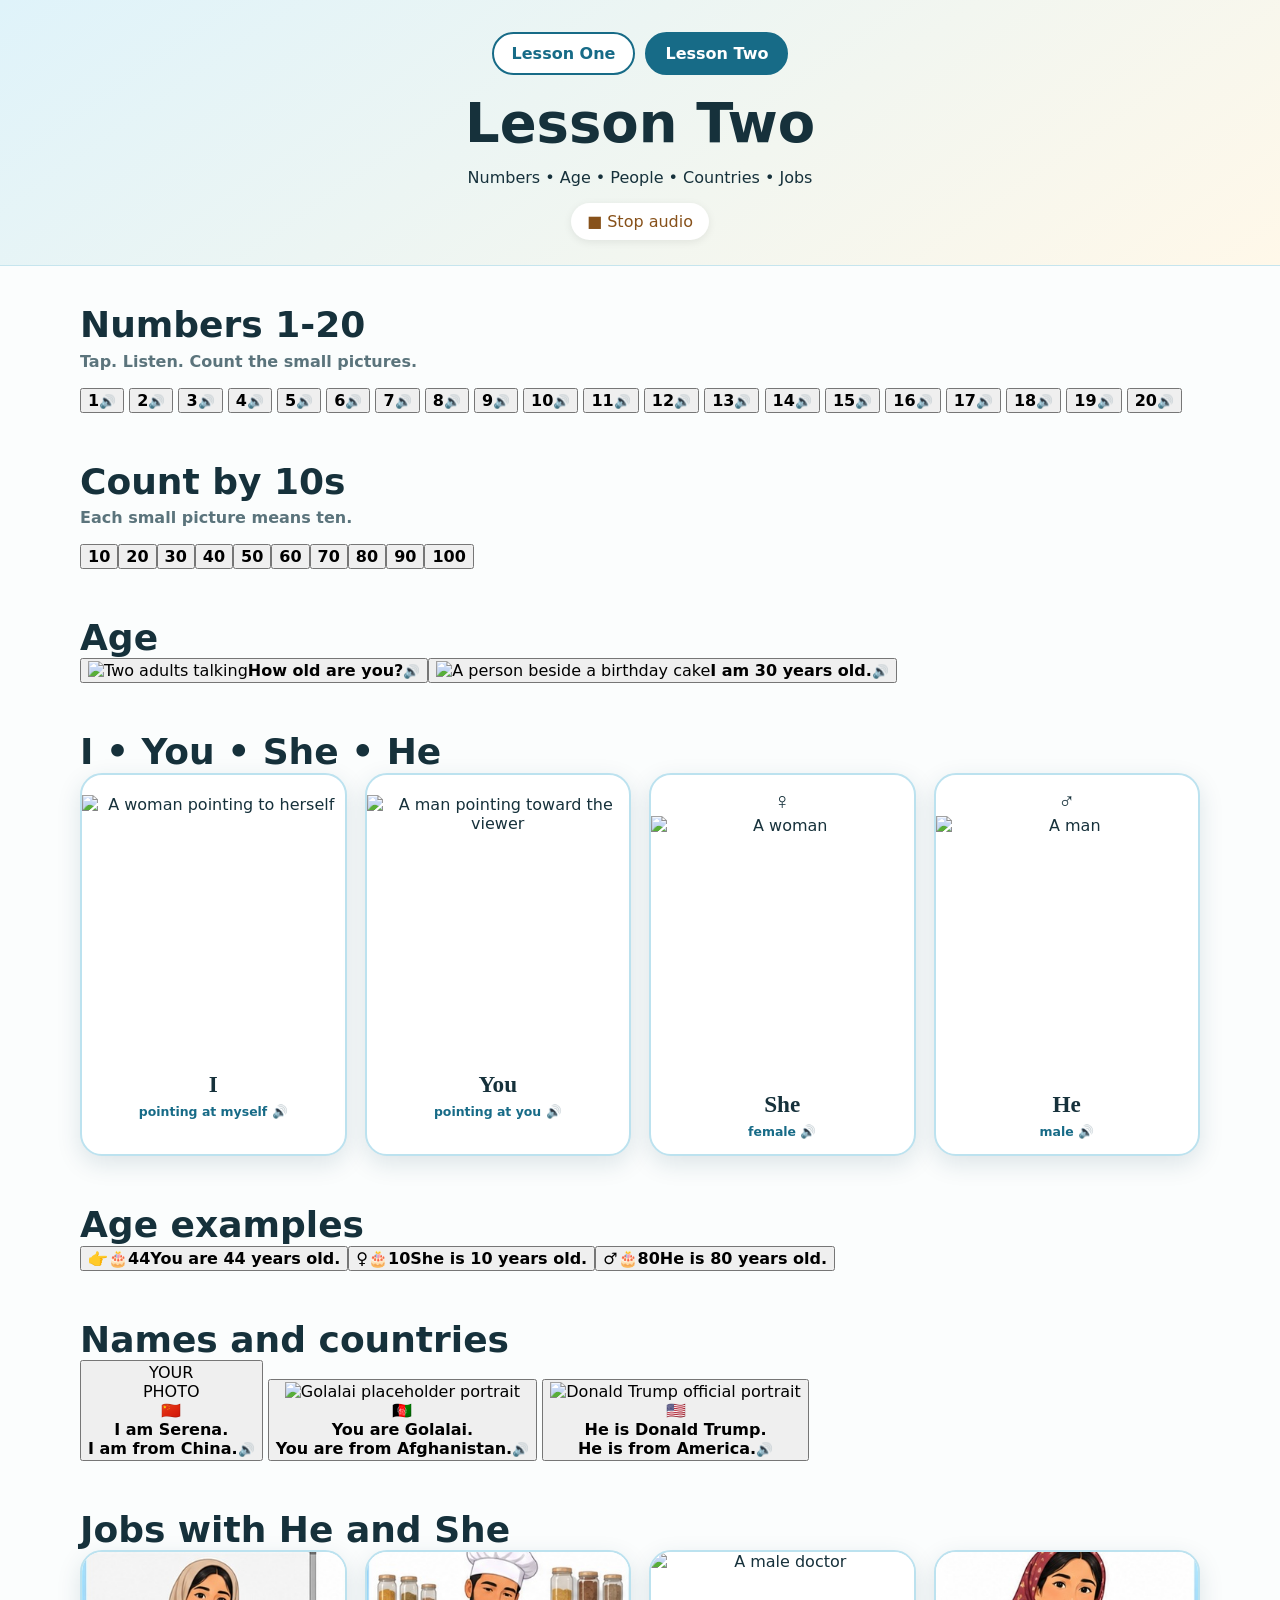
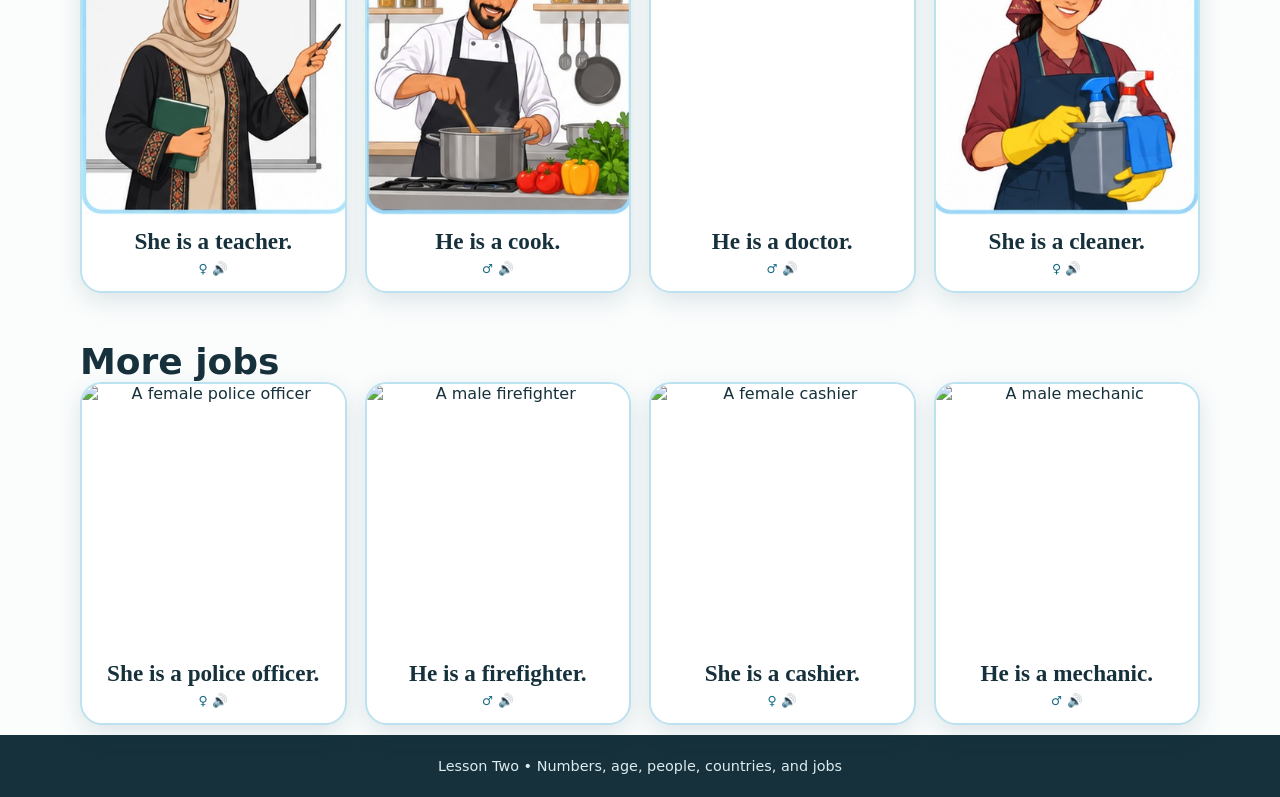
==== lesson2.html @ 8008adb6 "Add files via upload" ====
<!doctype html>
<html lang="en">
<head>
  <meta charset="utf-8">
  <meta name="viewport" content="width=device-width, initial-scale=1">
  <meta name="theme-color" content="#176b87">
  <title>Lesson Two - Numbers, Age, Pronouns, and Jobs</title>
  <link rel="stylesheet" href="styles.css">
</head>
<body>
  <header class="hero">
    <nav class="lesson-nav" aria-label="Lesson navigation">
      <a class="lesson-link" href="index.html">Lesson One</a>
      <a class="lesson-link active" href="lesson2.html">Lesson Two</a>
    </nav>
    <h1>Lesson Two</h1>
    <p class="lesson-subtitle">Numbers • Age • People • Countries • Jobs</p>
    <button id="stop-audio" class="stop" type="button">■ Stop audio</button>
  </header>
  <main>
    <section aria-labelledby="numbers-title">
      <h2 id="numbers-title">Numbers 1-20</h2><p class="hint">Tap. Listen. Count the small pictures.</p>
      <div class="compact-number-grid">
        <button class="compact-number" data-phrase="One" data-audio="audio/one.mp3"><b>1</b><span class="mini-count" data-count="1"></span><small>🔊</small></button>
        <button class="compact-number" data-phrase="Two" data-audio="audio/two.mp3"><b>2</b><span class="mini-count" data-count="2"></span><small>🔊</small></button>
        <button class="compact-number" data-phrase="Three" data-audio="audio/three.mp3"><b>3</b><span class="mini-count" data-count="3"></span><small>🔊</small></button>
        <button class="compact-number" data-phrase="Four" data-audio="audio/four.mp3"><b>4</b><span class="mini-count" data-count="4"></span><small>🔊</small></button>
        <button class="compact-number" data-phrase="Five" data-audio="audio/five.mp3"><b>5</b><span class="mini-count" data-count="5"></span><small>🔊</small></button>
        <button class="compact-number" data-phrase="Six" data-audio="audio/six.mp3"><b>6</b><span class="mini-count" data-count="6"></span><small>🔊</small></button>
        <button class="compact-number" data-phrase="Seven" data-audio="audio/seven.mp3"><b>7</b><span class="mini-count" data-count="7"></span><small>🔊</small></button>
        <button class="compact-number" data-phrase="Eight" data-audio="audio/eight.mp3"><b>8</b><span class="mini-count" data-count="8"></span><small>🔊</small></button>
        <button class="compact-number" data-phrase="Nine" data-audio="audio/nine.mp3"><b>9</b><span class="mini-count" data-count="9"></span><small>🔊</small></button>
        <button class="compact-number" data-phrase="Ten" data-audio="audio/ten.mp3"><b>10</b><span class="mini-count" data-count="10"></span><small>🔊</small></button>
        <button class="compact-number" data-phrase="Eleven" data-audio="audio/eleven.mp3"><b>11</b><span class="mini-count" data-count="11"></span><small>🔊</small></button>
        <button class="compact-number" data-phrase="Twelve" data-audio="audio/twelve.mp3"><b>12</b><span class="mini-count" data-count="12"></span><small>🔊</small></button>
        <button class="compact-number" data-phrase="Thirteen" data-audio="audio/thirteen.mp3"><b>13</b><span class="mini-count" data-count="13"></span><small>🔊</small></button>
        <button class="compact-number" data-phrase="Fourteen" data-audio="audio/fourteen.mp3"><b>14</b><span class="mini-count" data-count="14"></span><small>🔊</small></button>
        <button class="compact-number" data-phrase="Fifteen" data-audio="audio/fifteen.mp3"><b>15</b><span class="mini-count" data-count="15"></span><small>🔊</small></button>
        <button class="compact-number" data-phrase="Sixteen" data-audio="audio/sixteen.mp3"><b>16</b><span class="mini-count" data-count="16"></span><small>🔊</small></button>
        <button class="compact-number" data-phrase="Seventeen" data-audio="audio/seventeen.mp3"><b>17</b><span class="mini-count" data-count="17"></span><small>🔊</small></button>
        <button class="compact-number" data-phrase="Eighteen" data-audio="audio/eighteen.mp3"><b>18</b><span class="mini-count" data-count="18"></span><small>🔊</small></button>
        <button class="compact-number" data-phrase="Nineteen" data-audio="audio/nineteen.mp3"><b>19</b><span class="mini-count" data-count="19"></span><small>🔊</small></button>
        <button class="compact-number" data-phrase="Twenty" data-audio="audio/twenty.mp3"><b>20</b><span class="mini-count" data-count="20"></span><small>🔊</small></button>
      </div>
    </section>
    <section aria-labelledby="tens-title">
      <h2 id="tens-title">Count by 10s</h2><p class="hint">Each small picture means ten.</p>
      <div class="tens-grid">
        <button data-phrase="Ten" data-audio="audio/ten.mp3"><b>10</b><span class="ten-bundles" data-tens="1"></span></button><button data-phrase="Twenty" data-audio="audio/twenty.mp3"><b>20</b><span class="ten-bundles" data-tens="2"></span></button><button data-phrase="Thirty" data-audio="audio/thirty.mp3"><b>30</b><span class="ten-bundles" data-tens="3"></span></button><button data-phrase="Forty" data-audio="audio/forty.mp3"><b>40</b><span class="ten-bundles" data-tens="4"></span></button><button data-phrase="Fifty" data-audio="audio/fifty.mp3"><b>50</b><span class="ten-bundles" data-tens="5"></span></button><button data-phrase="Sixty" data-audio="audio/sixty.mp3"><b>60</b><span class="ten-bundles" data-tens="6"></span></button><button data-phrase="Seventy" data-audio="audio/seventy.mp3"><b>70</b><span class="ten-bundles" data-tens="7"></span></button><button data-phrase="Eighty" data-audio="audio/eighty.mp3"><b>80</b><span class="ten-bundles" data-tens="8"></span></button><button data-phrase="Ninety" data-audio="audio/ninety.mp3"><b>90</b><span class="ten-bundles" data-tens="9"></span></button><button data-phrase="One hundred" data-audio="audio/one-hundred.mp3"><b>100</b><span class="ten-bundles" data-tens="10"></span></button>
      </div>
    </section>
    <section aria-labelledby="age-title">
      <h2 id="age-title">Age</h2>
      <div class="age-intro"><button class="age-card" data-phrase="How old are you?" data-audio="audio/how-old-are-you.mp3"><img src="images/ask-age.jpg" alt="Two adults talking"><strong>How old are you?</strong><small>🔊</small></button><button class="age-card" data-phrase="I am thirty years old." data-audio="audio/i-am-thirty-years-old.mp3"><img src="images/answer-age.jpg" alt="A person beside a birthday cake"><strong>I am 30 years old.</strong><small>🔊</small></button></div>
    </section>
    <section aria-labelledby="pronouns-title">
      <h2 id="pronouns-title">I • You • She • He</h2>
      <div class="card-grid four pronoun-grid">
        <button class="phrase-card" data-phrase="I" data-audio="audio/i.mp3"><img src="images/pronoun-i.jpg" alt="A woman pointing to herself"><span>I</span><small>pointing at myself 🔊</small></button>
        <button class="phrase-card" data-phrase="You" data-audio="audio/you.mp3"><img src="images/pronoun-you.jpg" alt="A man pointing toward the viewer"><span>You</span><small>pointing at you 🔊</small></button>
        <button class="phrase-card gender-card" data-phrase="She" data-audio="audio/she.mp3"><span class="gender-icon female" aria-hidden="true">♀</span><img src="images/pronoun-she.jpg" alt="A woman"><span>She</span><small>female 🔊</small></button>
        <button class="phrase-card gender-card" data-phrase="He" data-audio="audio/he.mp3"><span class="gender-icon male" aria-hidden="true">♂</span><img src="images/pronoun-he.jpg" alt="A man"><span>He</span><small>male 🔊</small></button>
      </div>
    </section>
    <section aria-labelledby="age-examples-title">
      <h2 id="age-examples-title">Age examples</h2>
      <div class="example-grid three"><button class="example-card" data-phrase="You are forty-four years old." data-audio="audio/you-are-44.mp3"><span class="big-icon">👉</span><span class="cake-icon">🎂</span><b>44</b><strong>You are 44 years old.</strong></button><button class="example-card" data-phrase="She is ten years old." data-audio="audio/she-is-10.mp3"><span class="big-icon female-text">♀</span><span class="cake-icon">🎂</span><b>10</b><strong>She is 10 years old.</strong></button><button class="example-card" data-phrase="He is eighty years old." data-audio="audio/he-is-80.mp3"><span class="big-icon male-text">♂</span><span class="cake-icon">🎂</span><b>80</b><strong>He is 80 years old.</strong></button></div>
    </section>
    <section aria-labelledby="people-title">
      <h2 id="people-title">Names and countries</h2>
      <div class="identity-grid three">
        <button class="identity-card" data-phrase="I am Serena. I am from China." data-audio="audio/serena-china.mp3"><div class="photo-placeholder"><span>YOUR<br>PHOTO</span></div><div class="flag" aria-label="Chinese flag">🇨🇳</div><strong>I am Serena.<br>I am from China.</strong><small>🔊</small></button>
        <button class="identity-card" data-phrase="You are Golalai. You are from Afghanistan." data-audio="audio/golalai-afghanistan.mp3"><img src="images/pronoun-she.jpg" alt="Golalai placeholder portrait"><div class="flag" aria-label="Afghan flag">🇦🇫</div><strong>You are Golalai.<br>You are from Afghanistan.</strong><small>🔊</small></button>
        <button class="identity-card" data-phrase="He is Donald Trump. He is from America." data-audio="audio/trump-america.mp3"><img src="https://commons.wikimedia.org/wiki/Special:Redirect/file/Presidential_Portrait_of_Donald_Trump%2C_2025.jpg?width=600" alt="Donald Trump official portrait"><div class="flag" aria-label="American flag">🇺🇸</div><strong>He is Donald Trump.<br>He is from America.</strong><small>🔊</small></button>
      </div>
    </section>
    <section aria-labelledby="jobs-review-title"><h2 id="jobs-review-title">Jobs with He and She</h2><div class="card-grid four">
      <button class="phrase-card" data-phrase="She is a teacher." data-audio="audio/she-is-a-teacher.mp3"><img src="images/teacher.jpg" alt="A female teacher"><span>She is a teacher.</span><small>♀ 🔊</small></button><button class="phrase-card" data-phrase="He is a cook." data-audio="audio/he-is-a-cook.mp3"><img src="images/cook.jpg" alt="A male cook"><span>He is a cook.</span><small>♂ 🔊</small></button><button class="phrase-card" data-phrase="He is a doctor." data-audio="audio/he-is-a-doctor.mp3"><img src="images/doctor.jpg" alt="A male doctor"><span>He is a doctor.</span><small>♂ 🔊</small></button><button class="phrase-card" data-phrase="She is a cleaner." data-audio="audio/she-is-a-cleaner.mp3"><img src="images/cleaner.jpg" alt="A female cleaner"><span>She is a cleaner.</span><small>♀ 🔊</small></button>
    </div></section>
    <section aria-labelledby="more-jobs-title"><h2 id="more-jobs-title">More jobs</h2><div class="card-grid four">
      <button class="phrase-card" data-phrase="She is a police officer." data-audio="audio/she-is-a-police-officer.mp3"><img src="images/police-officer.jpg" alt="A female police officer"><span>She is a police officer.</span><small>♀ 🔊</small></button><button class="phrase-card" data-phrase="He is a firefighter." data-audio="audio/he-is-a-firefighter.mp3"><img src="images/firefighter.jpg" alt="A male firefighter"><span>He is a firefighter.</span><small>♂ 🔊</small></button><button class="phrase-card" data-phrase="She is a cashier." data-audio="audio/she-is-a-cashier.mp3"><img src="images/cashier.jpg" alt="A female cashier"><span>She is a cashier.</span><small>♀ 🔊</small></button><button class="phrase-card" data-phrase="He is a mechanic." data-audio="audio/he-is-a-mechanic.mp3"><img src="images/mechanic.jpg" alt="A male mechanic"><span>He is a mechanic.</span><small>♂ 🔊</small></button>
    </div></section>
  </main>
  <footer>Lesson Two • Numbers, age, people, countries, and jobs</footer>
  <script src="script.js"></script>
</body>
</html>
---- styles.css ----
:root{--ink:#16313b;--blue:#176b87;--sky:#dff3fa;--pale:#f3fafc;--gold:#f0a43b;--white:#fff;--shadow:0 8px 24px rgba(18,65,82,.13)}
*{box-sizing:border-box}
body{margin:0;background:#fbfdfd;color:var(--ink);font-family:system-ui,-apple-system,"Segoe UI",sans-serif}
button{font:inherit}
.hero{text-align:center;padding:32px 18px 25px;background:linear-gradient(145deg,#dff3fa,#fff8e9);border-bottom:1px solid #c6e5ee}
.eyebrow{margin:0 0 6px;font-size:.78rem;font-weight:800;letter-spacing:.13em;color:var(--blue)}
h1{margin:0;font-size:clamp(2rem,7vw,3.4rem);line-height:1.05}
.instructions{display:flex;flex-wrap:wrap;gap:8px;justify-content:center;align-items:center;margin:14px auto 10px;font-size:clamp(1rem,3vw,1.25rem);font-weight:750;color:#315966}
.stop{border:0;border-radius:999px;padding:9px 16px;background:#fff;color:#87511a;box-shadow:0 2px 8px rgba(0,0,0,.08);cursor:pointer}
main{width:min(1120px,calc(100% - 28px));margin:auto}
section{padding:38px 0 10px}
h2{margin:0;font-size:clamp(1.7rem,5vw,2.25rem);line-height:1.15}
.hint{margin:6px 0 17px;color:#5b747c;font-weight:650}
.section-heading{display:flex;gap:16px;align-items:end;justify-content:space-between;margin-bottom:15px}
.listen-pill{border:2px solid var(--blue);border-radius:999px;padding:12px 18px;background:white;color:var(--blue);font-weight:800;cursor:pointer}
.card-grid{display:grid;gap:18px}.card-grid.four{grid-template-columns:repeat(4,1fr)}.card-grid.two{grid-template-columns:repeat(2,1fr)}
.phrase-card{position:relative;padding:0 0 15px;border:2px solid #bce2ef;border-radius:22px;background:var(--white);color:var(--ink);overflow:hidden;box-shadow:var(--shadow);cursor:pointer;transition:transform .14s,box-shadow .14s,border-color .14s}
.phrase-card:hover,.phrase-card:focus-visible{transform:translateY(-3px);box-shadow:0 12px 28px rgba(18,65,82,.2);border-color:var(--blue);outline:none}
.phrase-card.playing{border-color:var(--gold);box-shadow:0 0 0 5px rgba(240,164,59,.22),var(--shadow)}
.phrase-card img{display:block;width:100%;aspect-ratio:1/1;object-fit:cover;background:white}
.phrase-card>span{display:block;padding:13px 8px 1px;font-family:Georgia,serif;font-size:clamp(1.05rem,2.2vw,1.45rem);font-weight:800}
.phrase-card small{display:block;margin-top:5px;color:var(--blue);font-size:.78rem;font-weight:800}
.practice{margin:32px 0 42px;padding:28px;border-radius:24px;background:var(--sky)}
.practice h2{text-align:center}.dialogue{display:grid;grid-template-columns:repeat(3,1fr);gap:12px;margin:20px 0 15px}
.dialogue button{display:flex;align-items:center;gap:10px;min-height:70px;border:2px solid transparent;border-radius:15px;padding:12px;background:white;color:var(--ink);font-family:Georgia,serif;font-size:1.15rem;font-weight:700;cursor:pointer;text-align:left}
.dialogue button b{display:grid;place-items:center;flex:0 0 30px;height:30px;border-radius:50%;background:var(--blue);color:white;font-family:system-ui,sans-serif;font-size:.9rem}.dialogue button span{margin-left:auto}
.practice>p{text-align:center;margin:0;color:#41616c;font-weight:700}
footer{text-align:center;padding:23px;background:#16313b;color:#dcecf0;font-size:.9rem}

.practice {
  width: 100%;
  margin: 32px 0 42px;
  padding: 28px;
  border-radius: 24px;
  background: var(--sky);
}

.practice iframe {
  display: block;
  width: 100%;
  max-width: 100%;
  aspect-ratio: 16 / 9;
  height: auto;
  border: 0;
  border-radius: 14px;
}

.lesson-nav {
  display: flex;
  justify-content: center;
  gap: 10px;
  margin-bottom: 20px;
}

.lesson-link {
  padding: 10px 18px;
  border: 2px solid var(--blue);
  border-radius: 999px;
  background: white;
  color: var(--blue);
  font-weight: 800;
  text-decoration: none;
  transition: background 0.15s, color 0.15s;
}

.lesson-link:hover,
.lesson-link:focus-visible {
  background: var(--sky);
}

.lesson-link.active {
  background: var(--blue);
  color: white;
}

@media(max-width:820px){.card-grid.four{grid-template-columns:repeat(2,1fr)}.dialogue{grid-template-columns:1fr}.card-grid.two{gap:14px}}
@media(max-width:520px){main{width:min(100% - 20px,1120px)}section{padding-top:30px}.card-grid.two{grid-template-columns:1fr}.phrase-card>span{font-size:1.25rem}.section-heading{align-items:start;flex-direction:column}.listen-pill{align-self:stretch}.practice{padding:22px 14px}.hero{padding-top:25px}}
@media(prefers-reduced-motion:reduce){*{scroll-behavior:auto!important;transition:none!important}}
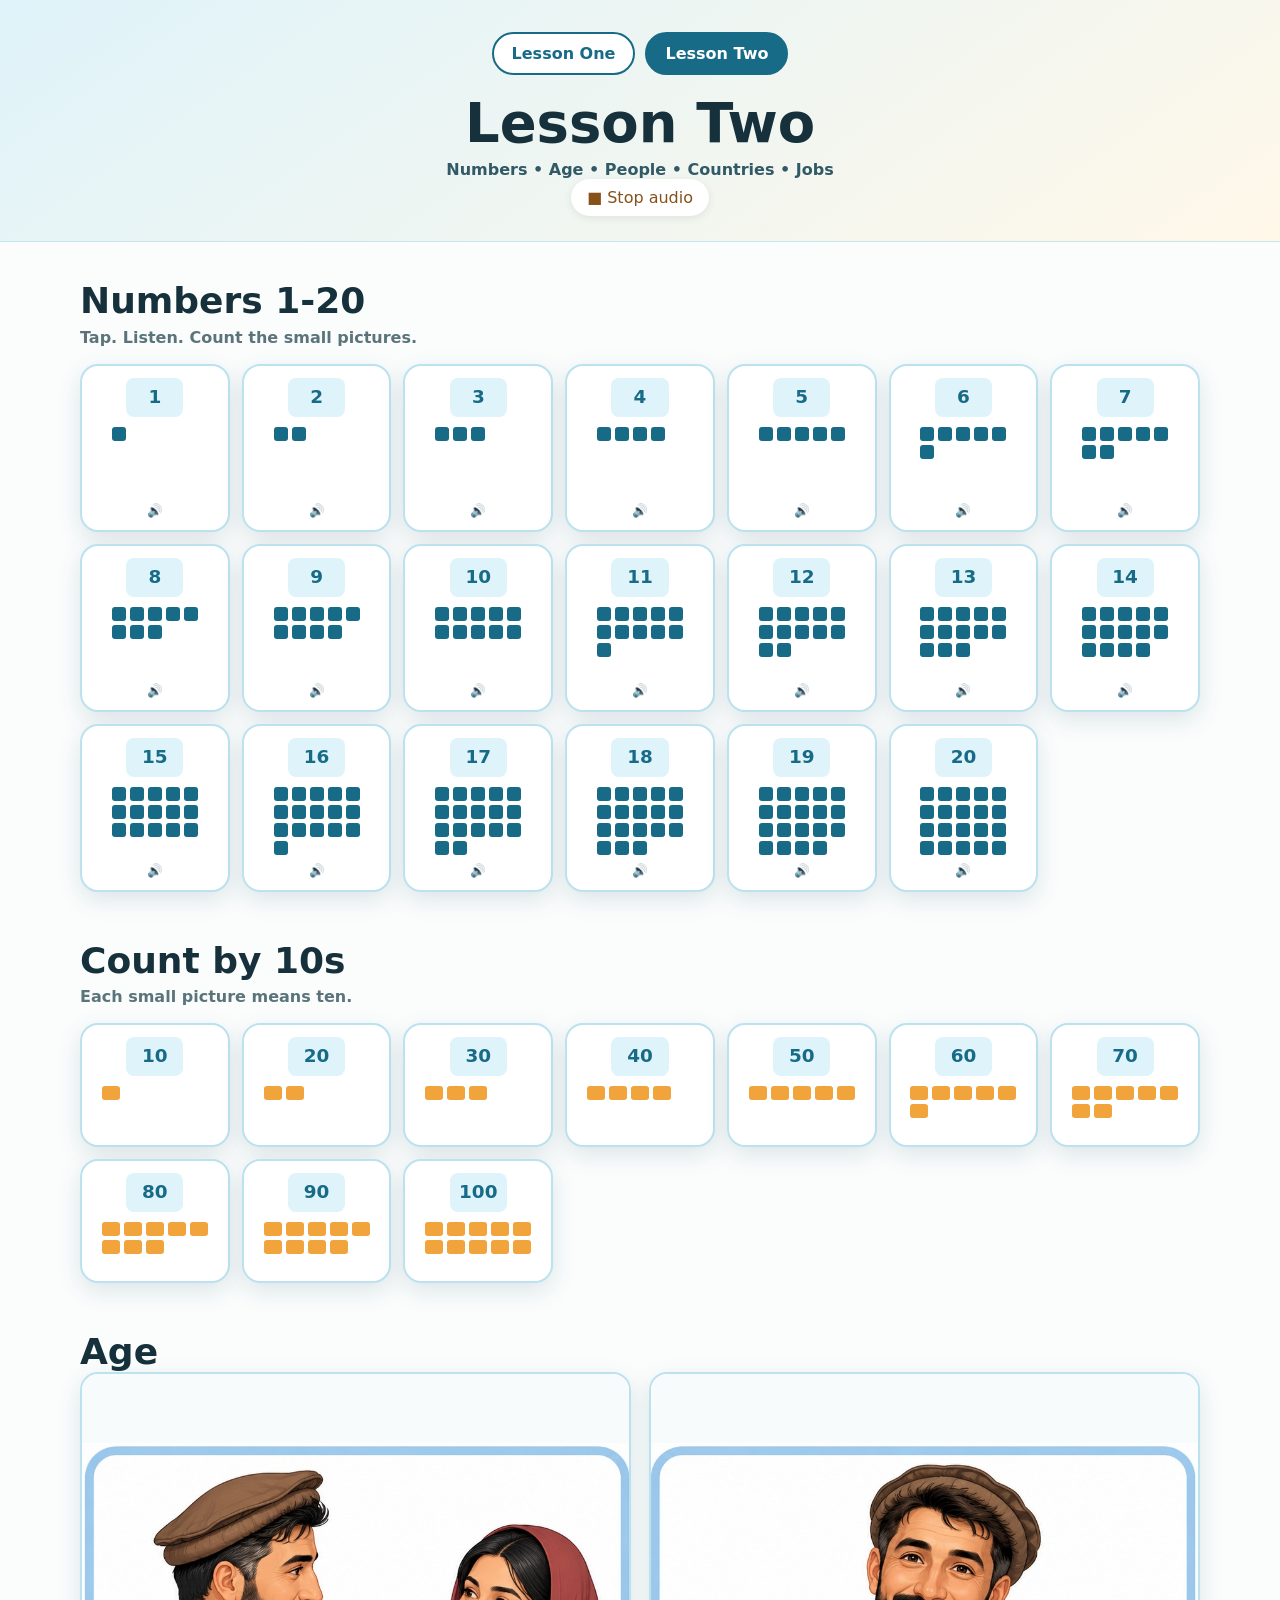
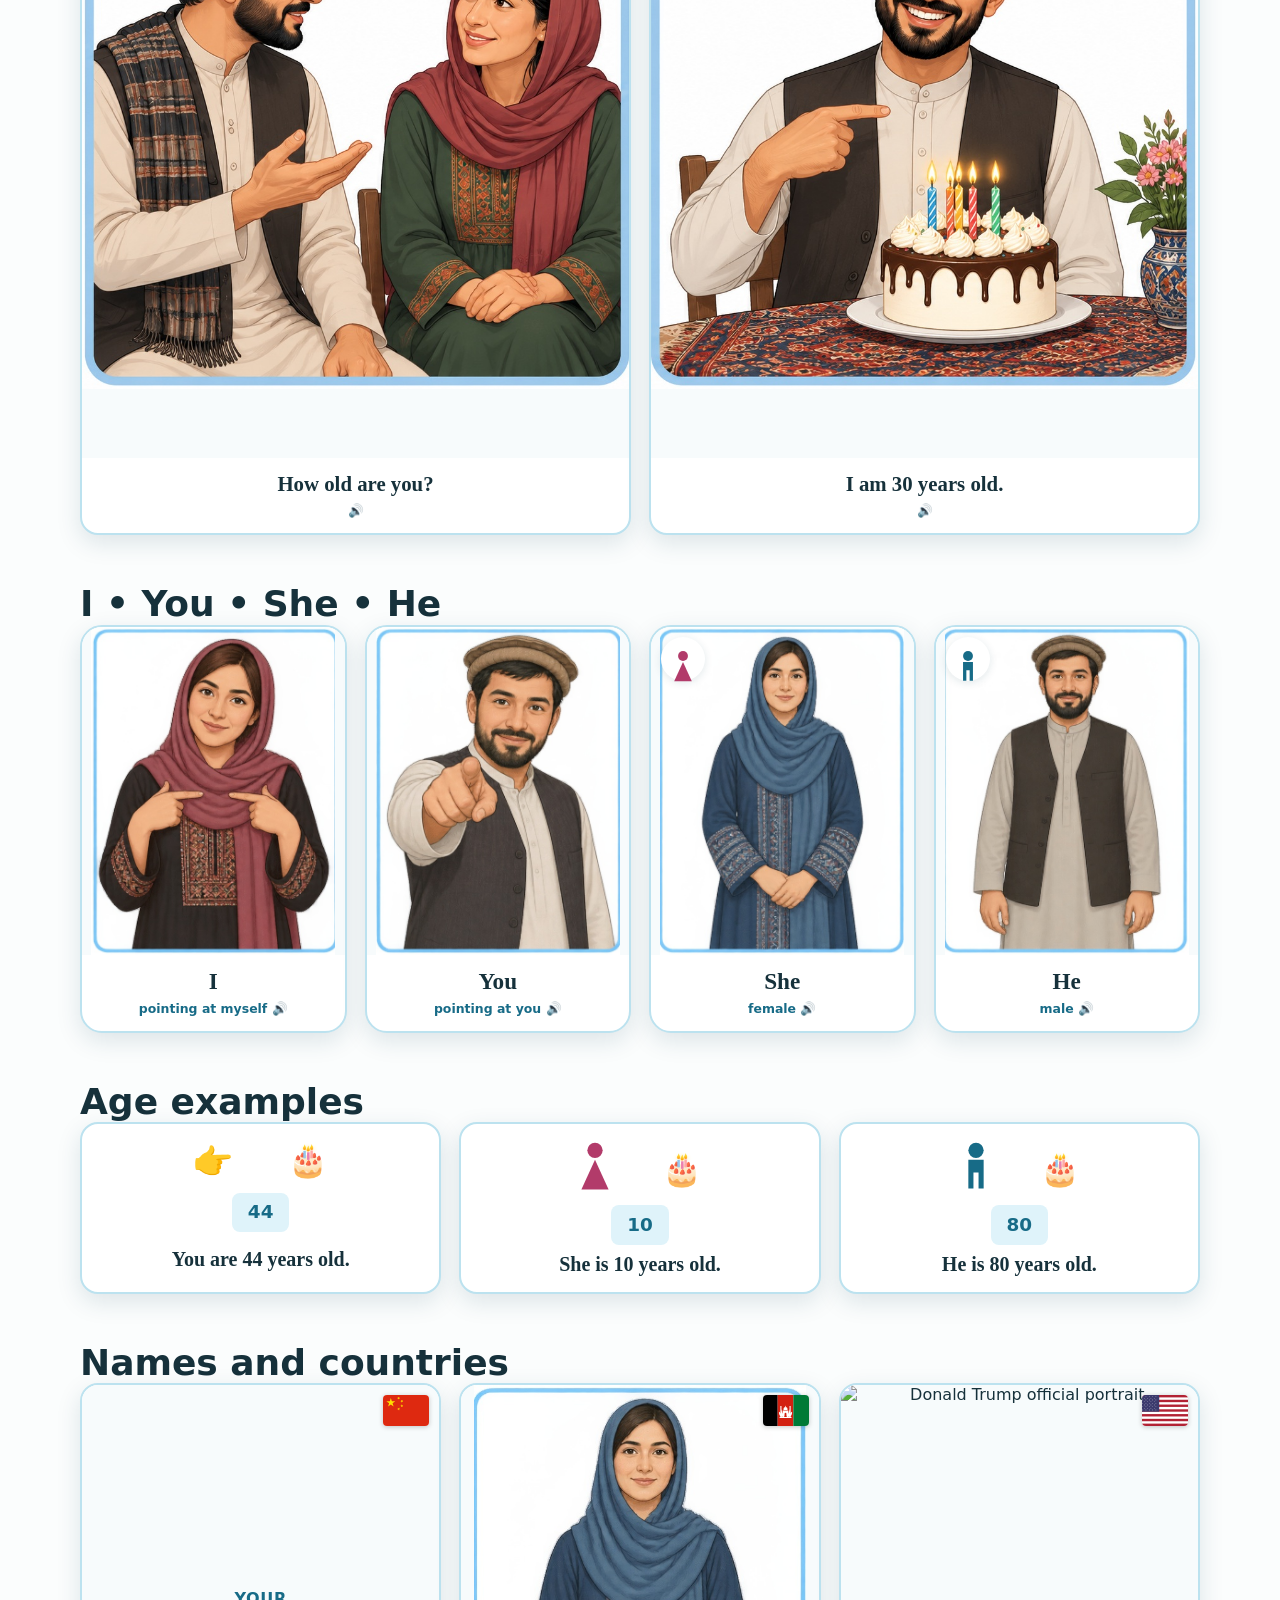
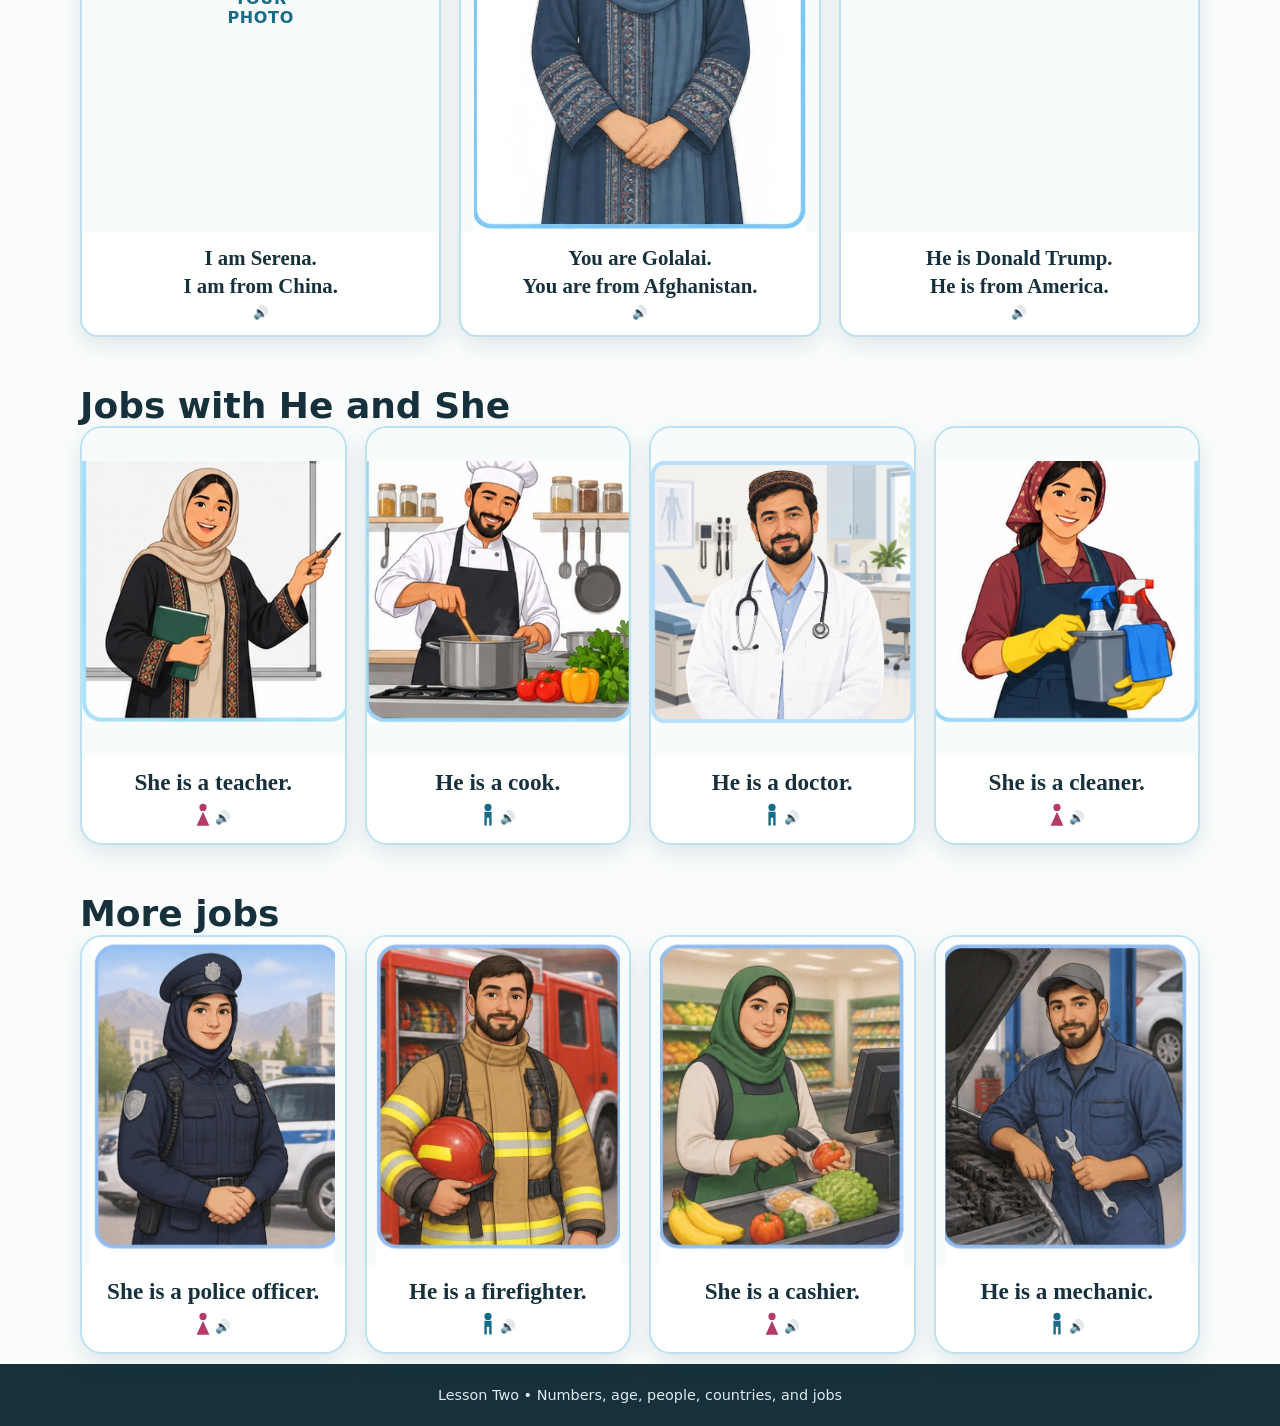
==== commit d3d99c8d: "Make lesson pictures and numbers easier to scan, and show real flags and restroom icons. Co-authored" ====
--- a/lesson2.html
+++ b/lesson2.html
@@ -58,27 +58,27 @@
       <div class="card-grid four pronoun-grid">
         <button class="phrase-card" data-phrase="I" data-audio="audio/i.mp3"><img src="images/pronoun-i.jpg" alt="A woman pointing to herself"><span>I</span><small>pointing at myself 🔊</small></button>
         <button class="phrase-card" data-phrase="You" data-audio="audio/you.mp3"><img src="images/pronoun-you.jpg" alt="A man pointing toward the viewer"><span>You</span><small>pointing at you 🔊</small></button>
-        <button class="phrase-card gender-card" data-phrase="She" data-audio="audio/she.mp3"><span class="gender-icon female" aria-hidden="true">♀</span><img src="images/pronoun-she.jpg" alt="A woman"><span>She</span><small>female 🔊</small></button>
-        <button class="phrase-card gender-card" data-phrase="He" data-audio="audio/he.mp3"><span class="gender-icon male" aria-hidden="true">♂</span><img src="images/pronoun-he.jpg" alt="A man"><span>He</span><small>male 🔊</small></button>
+        <button class="phrase-card gender-card" data-phrase="She" data-audio="audio/she.mp3"><span class="gender-icon female" aria-hidden="true"><span class="restroom female" aria-hidden="true"></span></span><img src="images/pronoun-she.jpg" alt="A woman"><span>She</span><small>female 🔊</small></button>
+        <button class="phrase-card gender-card" data-phrase="He" data-audio="audio/he.mp3"><span class="gender-icon male" aria-hidden="true"><span class="restroom male" aria-hidden="true"></span></span><img src="images/pronoun-he.jpg" alt="A man"><span>He</span><small>male 🔊</small></button>
       </div>
     </section>
     <section aria-labelledby="age-examples-title">
       <h2 id="age-examples-title">Age examples</h2>
-      <div class="example-grid three"><button class="example-card" data-phrase="You are forty-four years old." data-audio="audio/you-are-44.mp3"><span class="big-icon">👉</span><span class="cake-icon">🎂</span><b>44</b><strong>You are 44 years old.</strong></button><button class="example-card" data-phrase="She is ten years old." data-audio="audio/she-is-10.mp3"><span class="big-icon female-text">♀</span><span class="cake-icon">🎂</span><b>10</b><strong>She is 10 years old.</strong></button><button class="example-card" data-phrase="He is eighty years old." data-audio="audio/he-is-80.mp3"><span class="big-icon male-text">♂</span><span class="cake-icon">🎂</span><b>80</b><strong>He is 80 years old.</strong></button></div>
+      <div class="example-grid three"><button class="example-card" data-phrase="You are forty-four years old." data-audio="audio/you-are-44.mp3"><span class="big-icon">👉</span><span class="cake-icon">🎂</span><b>44</b><strong>You are 44 years old.</strong></button><button class="example-card" data-phrase="She is ten years old." data-audio="audio/she-is-10.mp3"><span class="big-icon female-text"><span class="restroom female" aria-hidden="true"></span></span><span class="cake-icon">🎂</span><b>10</b><strong>She is 10 years old.</strong></button><button class="example-card" data-phrase="He is eighty years old." data-audio="audio/he-is-80.mp3"><span class="big-icon male-text"><span class="restroom male" aria-hidden="true"></span></span><span class="cake-icon">🎂</span><b>80</b><strong>He is 80 years old.</strong></button></div>
     </section>
     <section aria-labelledby="people-title">
       <h2 id="people-title">Names and countries</h2>
       <div class="identity-grid three">
-        <button class="identity-card" data-phrase="I am Serena. I am from China." data-audio="audio/serena-china.mp3"><div class="photo-placeholder"><span>YOUR<br>PHOTO</span></div><div class="flag" aria-label="Chinese flag">🇨🇳</div><strong>I am Serena.<br>I am from China.</strong><small>🔊</small></button>
-        <button class="identity-card" data-phrase="You are Golalai. You are from Afghanistan." data-audio="audio/golalai-afghanistan.mp3"><img src="images/pronoun-she.jpg" alt="Golalai placeholder portrait"><div class="flag" aria-label="Afghan flag">🇦🇫</div><strong>You are Golalai.<br>You are from Afghanistan.</strong><small>🔊</small></button>
-        <button class="identity-card" data-phrase="He is Donald Trump. He is from America." data-audio="audio/trump-america.mp3"><img src="https://commons.wikimedia.org/wiki/Special:Redirect/file/Presidential_Portrait_of_Donald_Trump%2C_2025.jpg?width=600" alt="Donald Trump official portrait"><div class="flag" aria-label="American flag">🇺🇸</div><strong>He is Donald Trump.<br>He is from America.</strong><small>🔊</small></button>
+        <button class="identity-card" data-phrase="I am Serena. I am from China." data-audio="audio/serena-china.mp3"><div class="photo-placeholder"><span>YOUR<br>PHOTO</span></div><div class="flag"><img src="images/flag-china.svg" alt="Flag of China"></div><strong>I am Serena.<br>I am from China.</strong><small>🔊</small></button>
+        <button class="identity-card" data-phrase="You are Golalai. You are from Afghanistan." data-audio="audio/golalai-afghanistan.mp3"><img src="images/pronoun-she.jpg" alt="Golalai placeholder portrait"><div class="flag"><img src="images/flag-afghanistan.svg" alt="Flag of Afghanistan"></div><strong>You are Golalai.<br>You are from Afghanistan.</strong><small>🔊</small></button>
+        <button class="identity-card" data-phrase="He is Donald Trump. He is from America." data-audio="audio/trump-america.mp3"><img src="https://commons.wikimedia.org/wiki/Special:Redirect/file/Presidential_Portrait_of_Donald_Trump%2C_2025.jpg?width=600" alt="Donald Trump official portrait"><div class="flag"><img src="images/flag-united-states.svg" alt="Flag of the United States"></div><strong>He is Donald Trump.<br>He is from America.</strong><small>🔊</small></button>
       </div>
     </section>
     <section aria-labelledby="jobs-review-title"><h2 id="jobs-review-title">Jobs with He and She</h2><div class="card-grid four">
-      <button class="phrase-card" data-phrase="She is a teacher." data-audio="audio/she-is-a-teacher.mp3"><img src="images/teacher.jpg" alt="A female teacher"><span>She is a teacher.</span><small>♀ 🔊</small></button><button class="phrase-card" data-phrase="He is a cook." data-audio="audio/he-is-a-cook.mp3"><img src="images/cook.jpg" alt="A male cook"><span>He is a cook.</span><small>♂ 🔊</small></button><button class="phrase-card" data-phrase="He is a doctor." data-audio="audio/he-is-a-doctor.mp3"><img src="images/doctor.jpg" alt="A male doctor"><span>He is a doctor.</span><small>♂ 🔊</small></button><button class="phrase-card" data-phrase="She is a cleaner." data-audio="audio/she-is-a-cleaner.mp3"><img src="images/cleaner.jpg" alt="A female cleaner"><span>She is a cleaner.</span><small>♀ 🔊</small></button>
+      <button class="phrase-card" data-phrase="She is a teacher." data-audio="audio/she-is-a-teacher.mp3"><img src="images/teacher.jpg" alt="A female teacher"><span>She is a teacher.</span><small><span class="restroom female" aria-hidden="true"></span> 🔊</small></button><button class="phrase-card" data-phrase="He is a cook." data-audio="audio/he-is-a-cook.mp3"><img src="images/cook.jpg" alt="A male cook"><span>He is a cook.</span><small><span class="restroom male" aria-hidden="true"></span> 🔊</small></button><button class="phrase-card" data-phrase="He is a doctor." data-audio="audio/he-is-a-doctor.mp3"><img src="images/doctor.png" alt="A male doctor"><span>He is a doctor.</span><small><span class="restroom male" aria-hidden="true"></span> 🔊</small></button><button class="phrase-card" data-phrase="She is a cleaner." data-audio="audio/she-is-a-cleaner.mp3"><img src="images/cleaner.jpg" alt="A female cleaner"><span>She is a cleaner.</span><small><span class="restroom female" aria-hidden="true"></span> 🔊</small></button>
     </div></section>
     <section aria-labelledby="more-jobs-title"><h2 id="more-jobs-title">More jobs</h2><div class="card-grid four">
-      <button class="phrase-card" data-phrase="She is a police officer." data-audio="audio/she-is-a-police-officer.mp3"><img src="images/police-officer.jpg" alt="A female police officer"><span>She is a police officer.</span><small>♀ 🔊</small></button><button class="phrase-card" data-phrase="He is a firefighter." data-audio="audio/he-is-a-firefighter.mp3"><img src="images/firefighter.jpg" alt="A male firefighter"><span>He is a firefighter.</span><small>♂ 🔊</small></button><button class="phrase-card" data-phrase="She is a cashier." data-audio="audio/she-is-a-cashier.mp3"><img src="images/cashier.jpg" alt="A female cashier"><span>She is a cashier.</span><small>♀ 🔊</small></button><button class="phrase-card" data-phrase="He is a mechanic." data-audio="audio/he-is-a-mechanic.mp3"><img src="images/mechanic.jpg" alt="A male mechanic"><span>He is a mechanic.</span><small>♂ 🔊</small></button>
+      <button class="phrase-card" data-phrase="She is a police officer." data-audio="audio/she-is-a-police-officer.mp3"><img src="images/police-officer.jpg" alt="A female police officer"><span>She is a police officer.</span><small><span class="restroom female" aria-hidden="true"></span> 🔊</small></button><button class="phrase-card" data-phrase="He is a firefighter." data-audio="audio/he-is-a-firefighter.mp3"><img src="images/firefighter.jpg" alt="A male firefighter"><span>He is a firefighter.</span><small><span class="restroom male" aria-hidden="true"></span> 🔊</small></button><button class="phrase-card" data-phrase="She is a cashier." data-audio="audio/she-is-a-cashier.mp3"><img src="images/cashier.jpg" alt="A female cashier"><span>She is a cashier.</span><small><span class="restroom female" aria-hidden="true"></span> 🔊</small></button><button class="phrase-card" data-phrase="He is a mechanic." data-audio="audio/he-is-a-mechanic.mp3"><img src="images/mechanic.jpg" alt="A male mechanic"><span>He is a mechanic.</span><small><span class="restroom male" aria-hidden="true"></span> 🔊</small></button>
     </div></section>
   </main>
   <footer>Lesson Two • Numbers, age, people, countries, and jobs</footer>
--- a/styles.css
+++ b/styles.css
@@ -13,11 +13,11 @@
 .hint{margin:6px 0 17px;color:#5b747c;font-weight:650}
 .section-heading{display:flex;gap:16px;align-items:end;justify-content:space-between;margin-bottom:15px}
 .listen-pill{border:2px solid var(--blue);border-radius:999px;padding:12px 18px;background:white;color:var(--blue);font-weight:800;cursor:pointer}
-.card-grid{display:grid;gap:18px}.card-grid.four{grid-template-columns:repeat(4,1fr)}.card-grid.two{grid-template-columns:repeat(2,1fr)}
+.card-grid{display:grid;gap:18px}.card-grid.four{grid-template-columns:repeat(auto-fit,minmax(min(200px,100%),1fr))}.card-grid.two{grid-template-columns:repeat(auto-fit,minmax(min(240px,100%),1fr))}
 .phrase-card{position:relative;padding:0 0 15px;border:2px solid #bce2ef;border-radius:22px;background:var(--white);color:var(--ink);overflow:hidden;box-shadow:var(--shadow);cursor:pointer;transition:transform .14s,box-shadow .14s,border-color .14s}
 .phrase-card:hover,.phrase-card:focus-visible{transform:translateY(-3px);box-shadow:0 12px 28px rgba(18,65,82,.2);border-color:var(--blue);outline:none}
 .phrase-card.playing{border-color:var(--gold);box-shadow:0 0 0 5px rgba(240,164,59,.22),var(--shadow)}
-.phrase-card img{display:block;width:100%;aspect-ratio:1/1;object-fit:cover;background:white}
+.phrase-card>img,.age-card>img,.identity-card>img{display:block;width:100%;height:auto;aspect-ratio:4/5;object-fit:contain;object-position:center;background:#f7fbfc}
 .phrase-card>span{display:block;padding:13px 8px 1px;font-family:Georgia,serif;font-size:clamp(1.05rem,2.2vw,1.45rem);font-weight:800}
 .phrase-card small{display:block;margin-top:5px;color:var(--blue);font-size:.78rem;font-weight:800}
 .practice{margin:32px 0 42px;padding:28px;border-radius:24px;background:var(--sky)}
@@ -73,6 +73,225 @@
   color: white;
 }
 
-@media(max-width:820px){.card-grid.four{grid-template-columns:repeat(2,1fr)}.dialogue{grid-template-columns:1fr}.card-grid.two{gap:14px}}
-@media(max-width:520px){main{width:min(100% - 20px,1120px)}section{padding-top:30px}.card-grid.two{grid-template-columns:1fr}.phrase-card>span{font-size:1.25rem}.section-heading{align-items:start;flex-direction:column}.listen-pill{align-self:stretch}.practice{padding:22px 14px}.hero{padding-top:25px}}
+@media(max-width:820px){.dialogue{grid-template-columns:1fr}.card-grid.two{gap:14px}}
+@media(max-width:520px){main{width:min(100% - 20px,1120px)}section{padding-top:30px}.phrase-card>span{font-size:1.25rem}.section-heading{align-items:start;flex-direction:column}.listen-pill{align-self:stretch}.practice{padding:22px 14px}.hero{padding-top:25px}.compact-number-grid,.tens-grid{grid-template-columns:repeat(auto-fit,minmax(min(104px,100%),1fr))}}
 @media(prefers-reduced-motion:reduce){*{scroll-behavior:auto!important;transition:none!important}}
+
+.lesson-subtitle{margin:8px 0 0;color:#315966;font-weight:700}
+
+.number-chip,
+.compact-number > b,
+.tens-grid > button > b,
+.example-card > b{
+  display:grid;
+  place-items:center;
+  width:3.1em;
+  height:2.15em;
+  margin:0 auto;
+  border-radius:8px;
+  background:var(--sky);
+  color:var(--blue);
+  font-family:system-ui,sans-serif;
+  font-size:1.15rem;
+  font-variant-numeric:tabular-nums;
+  font-weight:800;
+  line-height:1;
+}
+
+.compact-number,
+.tens-grid > button,
+.age-card,
+.example-card,
+.identity-card{
+  border:2px solid #bce2ef;
+  border-radius:18px;
+  background:var(--white);
+  color:var(--ink);
+  box-shadow:var(--shadow);
+  cursor:pointer;
+  overflow:hidden;
+  transition:transform .14s,box-shadow .14s,border-color .14s;
+}
+.compact-number:hover,
+.tens-grid > button:hover,
+.age-card:hover,
+.example-card:hover,
+.identity-card:hover,
+.compact-number:focus-visible,
+.tens-grid > button:focus-visible,
+.age-card:focus-visible,
+.example-card:focus-visible,
+.identity-card:focus-visible{
+  transform:translateY(-3px);
+  box-shadow:0 12px 28px rgba(18,65,82,.2);
+  border-color:var(--blue);
+  outline:none;
+}
+.compact-number.playing,
+.tens-grid > button.playing,
+.age-card.playing,
+.example-card.playing,
+.identity-card.playing{
+  border-color:var(--gold);
+  box-shadow:0 0 0 5px rgba(240,164,59,.22),var(--shadow);
+}
+
+.compact-number-grid,
+.tens-grid{
+  display:grid;
+  gap:12px;
+  grid-template-columns:repeat(auto-fit,minmax(min(132px,100%),1fr));
+}
+.compact-number,
+.tens-grid > button{
+  display:flex;
+  flex-direction:column;
+  align-items:center;
+  gap:8px;
+  width:100%;
+  padding:12px 8px 10px;
+}
+.compact-number{min-height:168px}
+.tens-grid > button{min-height:124px}
+.compact-number small,
+.tens-grid > button small,
+.age-card small,
+.identity-card small{
+  color:var(--blue);
+  font-size:.78rem;
+  font-weight:800;
+}
+
+.mini-count,
+.ten-bundles{
+  display:grid;
+  align-content:start;
+  justify-content:center;
+  width:86px;
+  margin-top:2px;
+}
+.mini-count{
+  grid-template-columns:repeat(5,14px);
+  grid-template-rows:repeat(4,14px);
+  gap:4px;
+  height:68px;
+}
+.ten-bundles{
+  grid-template-columns:repeat(5,18px);
+  grid-template-rows:repeat(2,14px);
+  gap:4px;
+  height:32px;
+}
+.count-block,
+.ten-block{
+  display:block;
+  width:14px;
+  height:14px;
+  border-radius:3px;
+  background:var(--blue);
+}
+.ten-block{
+  width:18px;
+  background:var(--gold);
+}
+
+.age-intro,
+.example-grid,
+.identity-grid{
+  display:grid;
+  gap:18px;
+  grid-template-columns:repeat(auto-fit,minmax(min(240px,100%),1fr));
+}
+.age-card,
+.identity-card{padding:0 0 14px;text-align:center}
+.age-card strong,
+.identity-card strong{
+  display:block;
+  padding:12px 12px 2px;
+  font-family:Georgia,serif;
+  font-size:clamp(1.05rem,2vw,1.3rem);
+  line-height:1.35;
+}
+.photo-placeholder{
+  display:grid;
+  place-items:center;
+  width:100%;
+  aspect-ratio:4/5;
+  background:#f7fbfc;
+  color:var(--blue);
+  font-weight:800;
+  letter-spacing:.04em;
+  text-align:center;
+}
+.identity-card{position:relative}
+.identity-card .flag{
+  position:absolute;
+  top:10px;
+  right:10px;
+  width:46px;
+  height:31px;
+  padding:0;
+  border-radius:4px;
+  overflow:hidden;
+  background:white;
+  line-height:0;
+  box-shadow:0 1px 5px rgba(0,0,0,.22);
+}
+.identity-card .flag img{
+  display:block;
+  width:100%;
+  height:100%;
+  object-fit:cover;
+  background:none;
+}
+.gender-card{position:relative}
+.gender-icon{
+  position:absolute;
+  top:10px;
+  left:10px;
+  z-index:1;
+  display:grid;
+  place-items:center;
+  width:44px;
+  height:44px;
+  border-radius:50%;
+  background:white;
+  box-shadow:0 2px 8px rgba(18,65,82,.12);
+}
+.restroom{
+  display:inline-block;
+  width:16px;
+  height:26px;
+  vertical-align:-6px;
+  background-color:currentColor;
+}
+.restroom.female{
+  color:#b23b6a;
+  -webkit-mask:url("images/icon-female.svg") center / contain no-repeat;
+  mask:url("images/icon-female.svg") center / contain no-repeat;
+}
+.restroom.male{
+  color:var(--blue);
+  -webkit-mask:url("images/icon-male.svg") center / contain no-repeat;
+  mask:url("images/icon-male.svg") center / contain no-repeat;
+}
+.gender-icon .restroom{width:22px;height:34px;vertical-align:0}
+.big-icon .restroom{width:34px;height:52px;vertical-align:0}
+
+.example-card{
+  display:grid;
+  grid-template-columns:auto auto;
+  align-items:center;
+  justify-content:center;
+  gap:8px 12px;
+  min-height:168px;
+  padding:16px 14px;
+  text-align:center;
+}
+.example-card > b,
+.example-card > strong{grid-column:1 / -1}
+.example-card > strong{
+  font-family:Georgia,serif;
+  font-size:clamp(1.05rem,2vw,1.25rem);
+}
+.big-icon,.cake-icon{font-size:2rem;line-height:1}
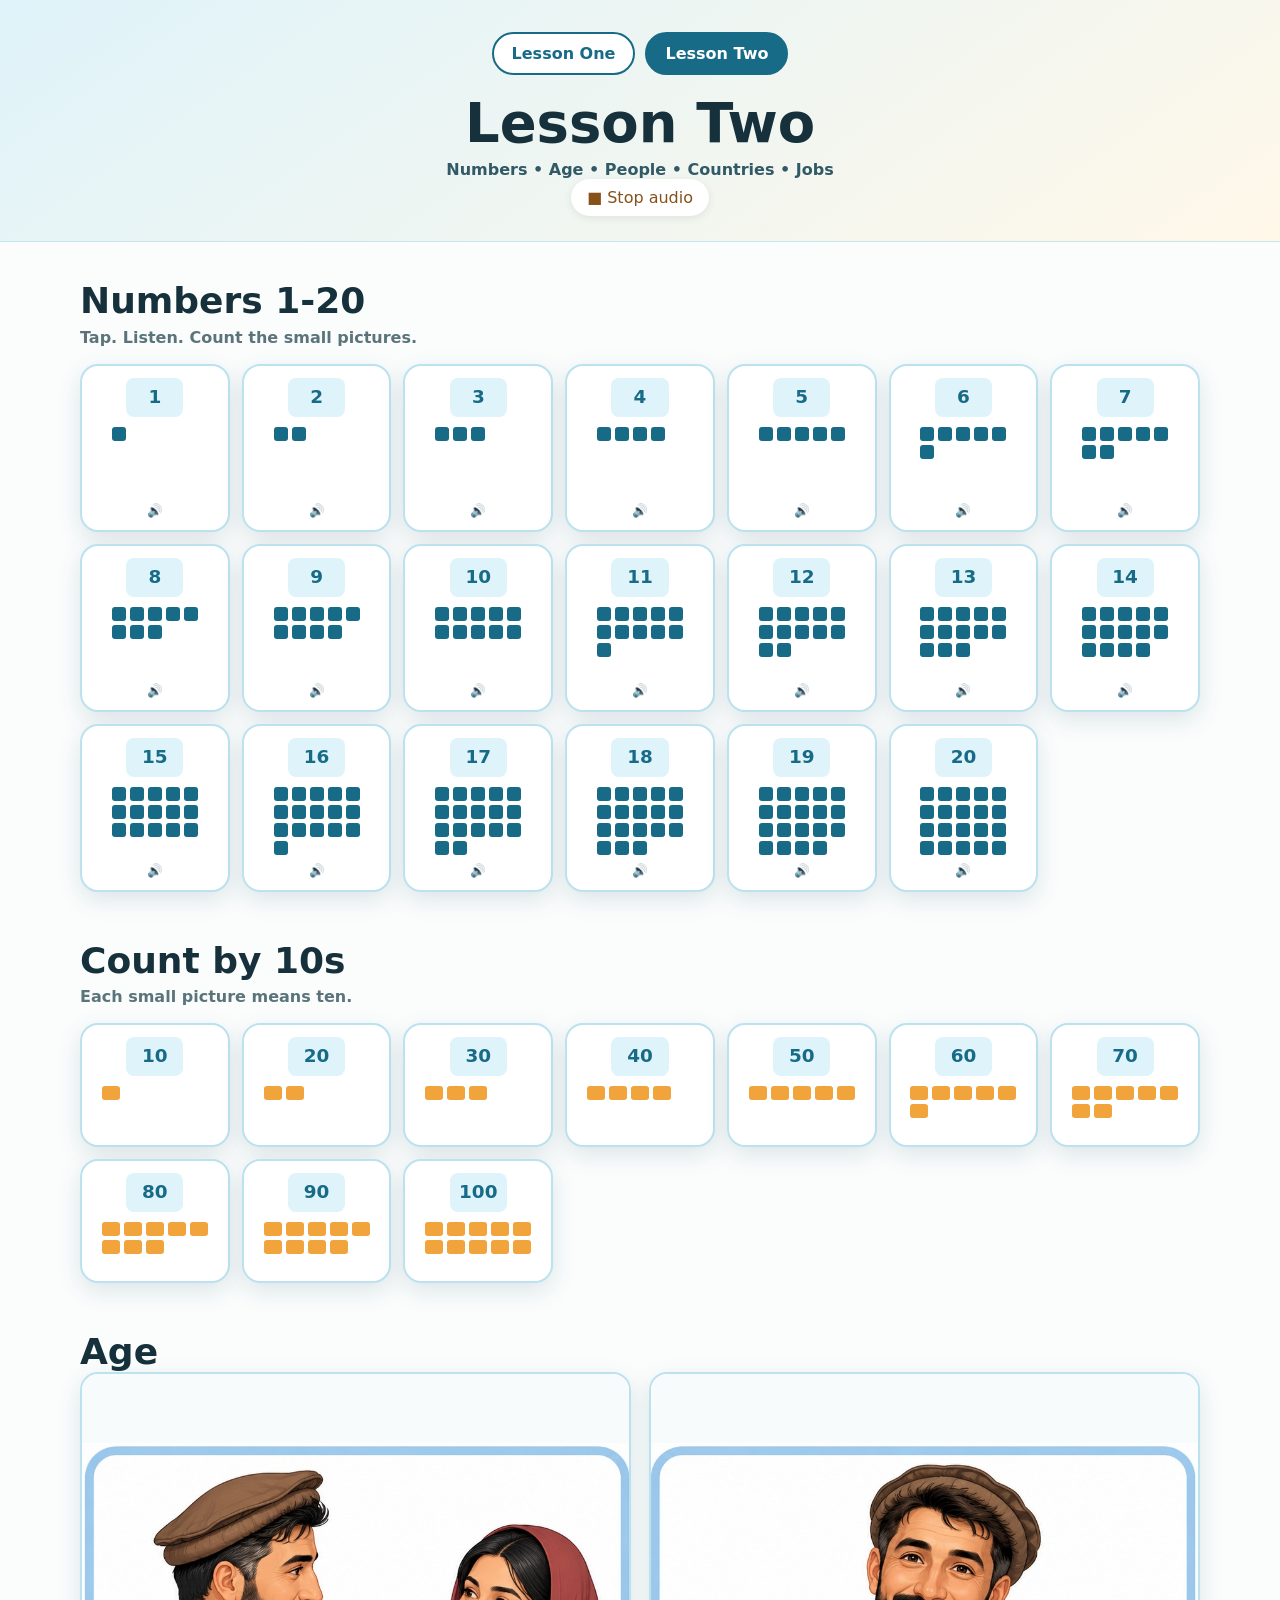
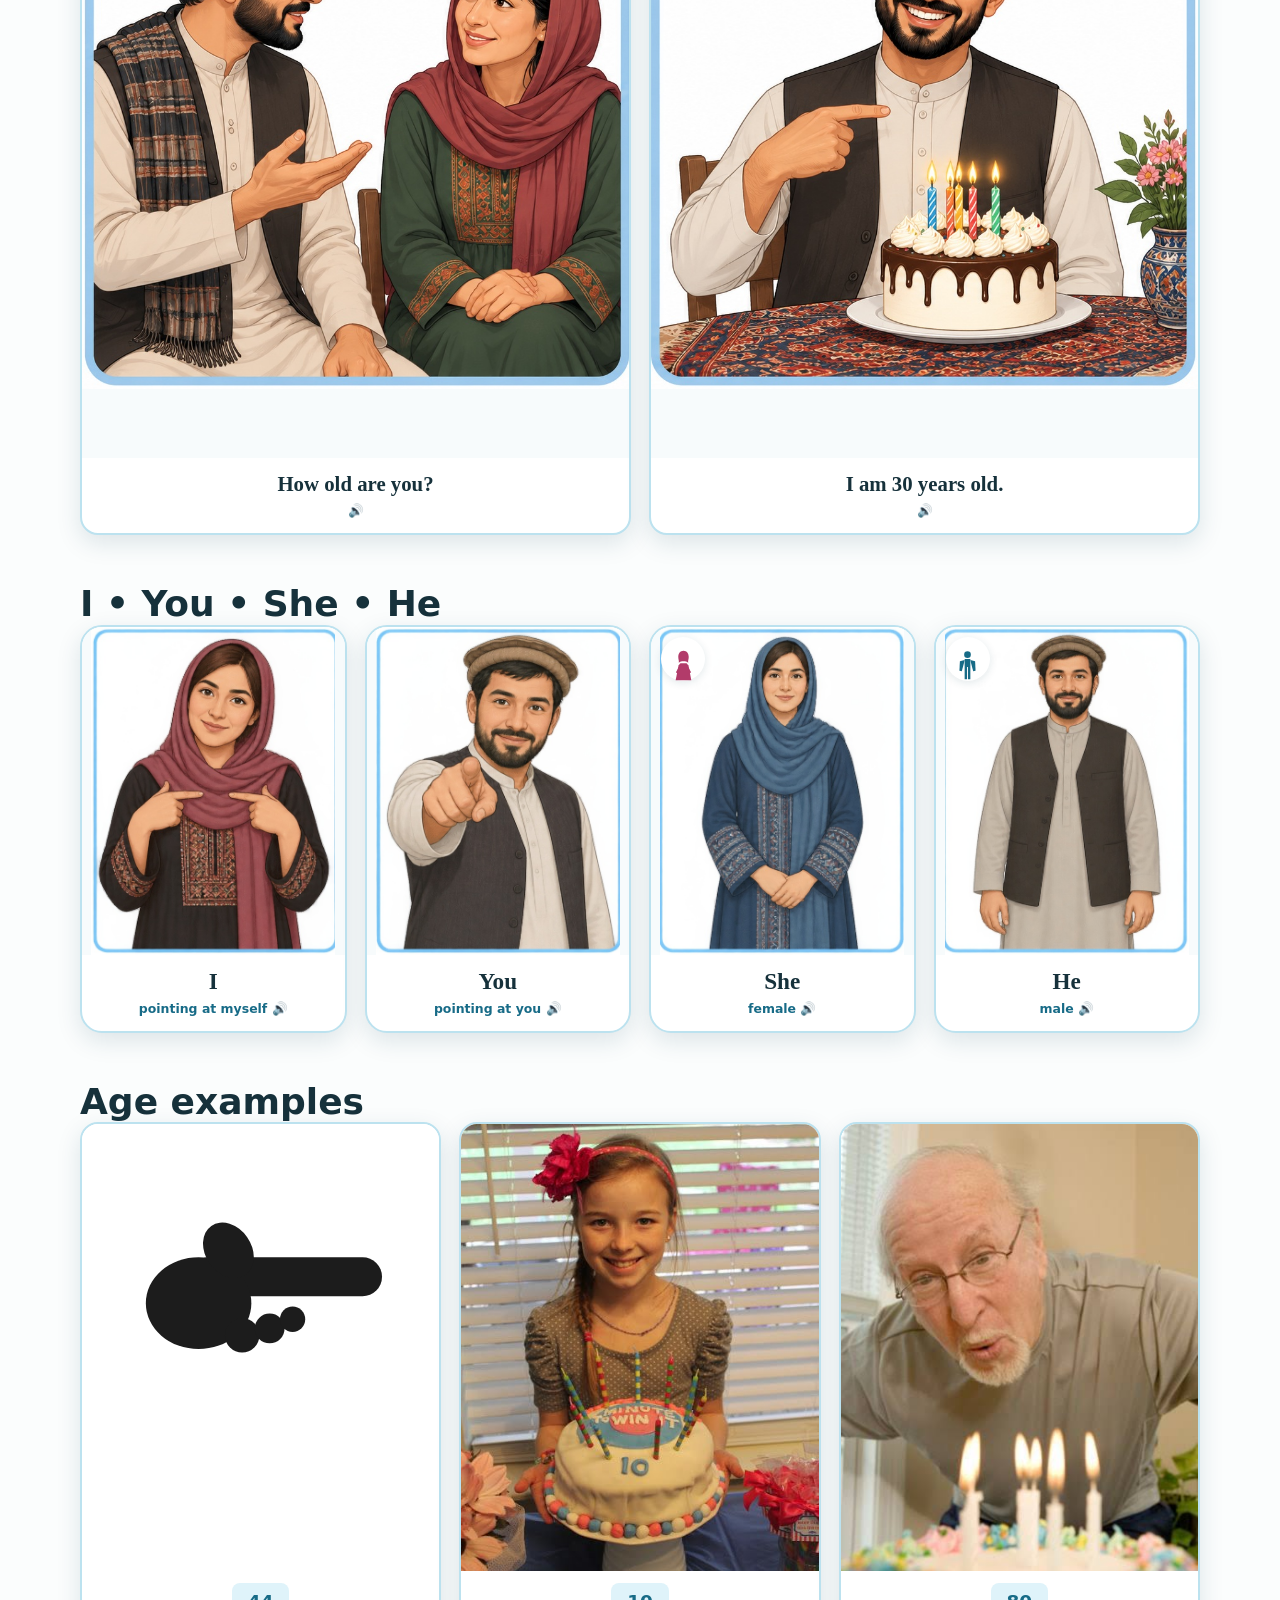
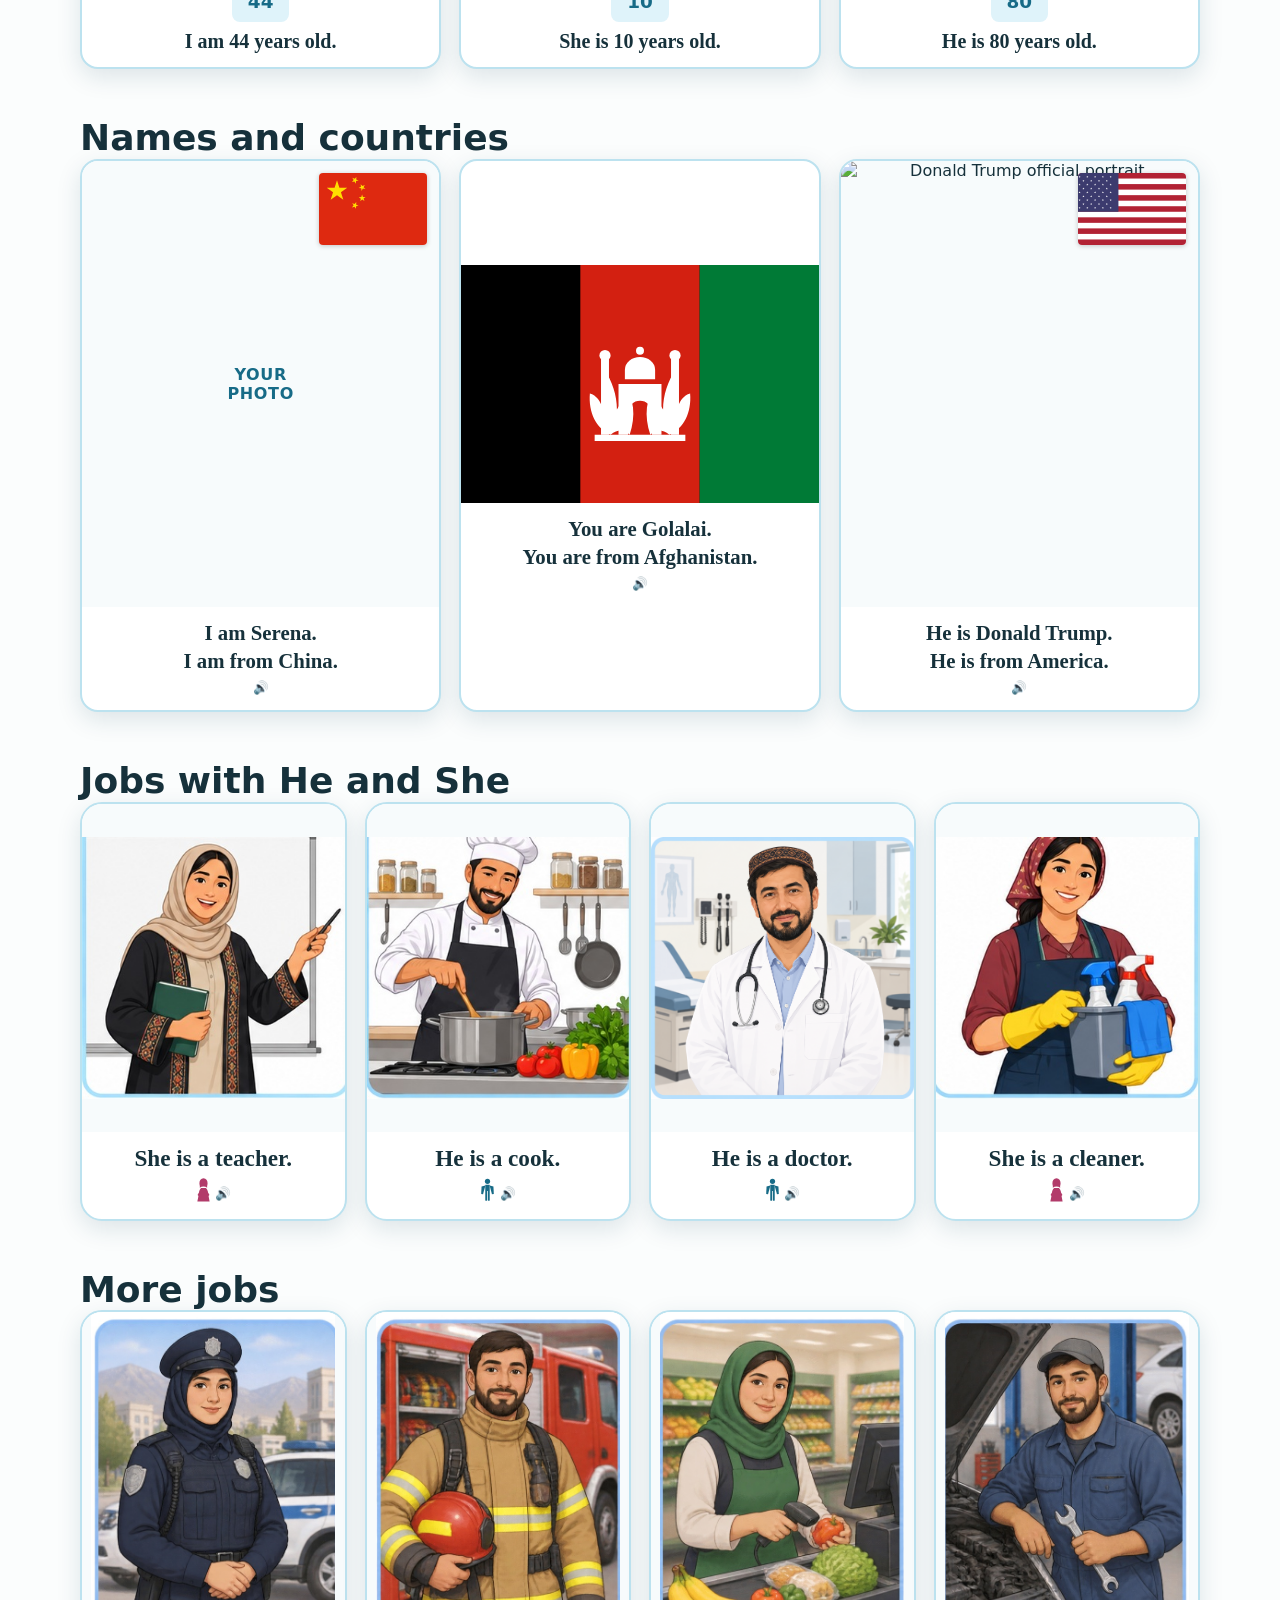
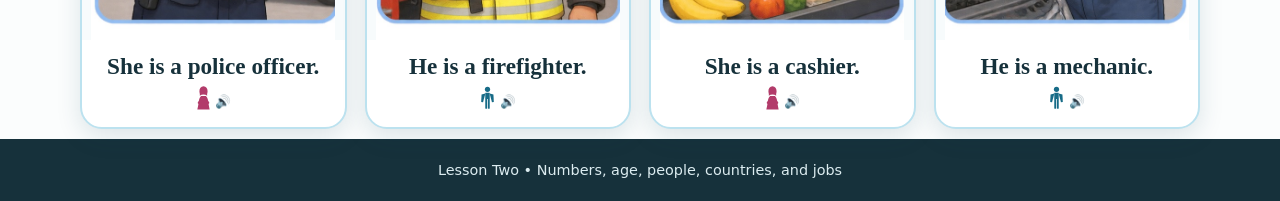
==== commit 051857dd: "Update lesson age and identity visuals Co-authored-by: Cursor <cursoragent@cursor.com>" ====
--- a/lesson2.html
+++ b/lesson2.html
@@ -64,13 +64,13 @@
     </section>
     <section aria-labelledby="age-examples-title">
       <h2 id="age-examples-title">Age examples</h2>
-      <div class="example-grid three"><button class="example-card" data-phrase="You are forty-four years old." data-audio="audio/you-are-44.mp3"><span class="big-icon">👉</span><span class="cake-icon">🎂</span><b>44</b><strong>You are 44 years old.</strong></button><button class="example-card" data-phrase="She is ten years old." data-audio="audio/she-is-10.mp3"><span class="big-icon female-text"><span class="restroom female" aria-hidden="true"></span></span><span class="cake-icon">🎂</span><b>10</b><strong>She is 10 years old.</strong></button><button class="example-card" data-phrase="He is eighty years old." data-audio="audio/he-is-80.mp3"><span class="big-icon male-text"><span class="restroom male" aria-hidden="true"></span></span><span class="cake-icon">🎂</span><b>80</b><strong>He is 80 years old.</strong></button></div>
+      <div class="example-grid three"><button class="example-card" data-phrase="I am forty-four years old."><img class="drawing" src="images/pointing-hand.svg?v=3" alt="A hand pointing to myself"><b>44</b><strong>I am 44 years old.</strong></button><button class="example-card" data-phrase="She is ten years old." data-audio="audio/she-is-10.mp3"><img src="images/age-10.png" alt="A girl holding a birthday cake with the number 10"><b>10</b><strong>She is 10 years old.</strong></button><button class="example-card" data-phrase="He is eighty years old." data-audio="audio/he-is-80.mp3"><img src="images/age-80.png" alt="An older man beside a birthday cake"><b>80</b><strong>He is 80 years old.</strong></button></div>
     </section>
     <section aria-labelledby="people-title">
       <h2 id="people-title">Names and countries</h2>
       <div class="identity-grid three">
         <button class="identity-card" data-phrase="I am Serena. I am from China." data-audio="audio/serena-china.mp3"><div class="photo-placeholder"><span>YOUR<br>PHOTO</span></div><div class="flag"><img src="images/flag-china.svg" alt="Flag of China"></div><strong>I am Serena.<br>I am from China.</strong><small>🔊</small></button>
-        <button class="identity-card" data-phrase="You are Golalai. You are from Afghanistan." data-audio="audio/golalai-afghanistan.mp3"><img src="images/pronoun-she.jpg" alt="Golalai placeholder portrait"><div class="flag"><img src="images/flag-afghanistan.svg" alt="Flag of Afghanistan"></div><strong>You are Golalai.<br>You are from Afghanistan.</strong><small>🔊</small></button>
+        <button class="identity-card" data-phrase="You are Golalai. You are from Afghanistan." data-audio="audio/golalai-afghanistan.mp3"><img class="flag-hero" src="images/flag-afghanistan.svg" alt="Flag of Afghanistan"><strong>You are Golalai.<br>You are from Afghanistan.</strong><small>🔊</small></button>
         <button class="identity-card" data-phrase="He is Donald Trump. He is from America." data-audio="audio/trump-america.mp3"><img src="https://commons.wikimedia.org/wiki/Special:Redirect/file/Presidential_Portrait_of_Donald_Trump%2C_2025.jpg?width=600" alt="Donald Trump official portrait"><div class="flag"><img src="images/flag-united-states.svg" alt="Flag of the United States"></div><strong>He is Donald Trump.<br>He is from America.</strong><small>🔊</small></button>
       </div>
     </section>
--- a/styles.css
+++ b/styles.css
@@ -224,12 +224,18 @@
   text-align:center;
 }
 .identity-card{position:relative}
+.identity-card > img.flag-hero{
+  aspect-ratio:3/2;
+  object-fit:cover;
+  padding:0;
+  background:#000;
+}
 .identity-card .flag{
   position:absolute;
-  top:10px;
-  right:10px;
-  width:46px;
-  height:31px;
+  top:12px;
+  right:12px;
+  width:108px;
+  height:72px;
   padding:0;
   border-radius:4px;
   overflow:hidden;
@@ -267,31 +273,37 @@
 }
 .restroom.female{
   color:#b23b6a;
-  -webkit-mask:url("images/icon-female.svg") center / contain no-repeat;
-  mask:url("images/icon-female.svg") center / contain no-repeat;
+  -webkit-mask:url("images/icon-female.svg?v=3") center / contain no-repeat;
+  mask:url("images/icon-female.svg?v=3") center / contain no-repeat;
 }
 .restroom.male{
   color:var(--blue);
-  -webkit-mask:url("images/icon-male.svg") center / contain no-repeat;
-  mask:url("images/icon-male.svg") center / contain no-repeat;
+  -webkit-mask:url("images/icon-male.svg?v=3") center / contain no-repeat;
+  mask:url("images/icon-male.svg?v=3") center / contain no-repeat;
 }
 .gender-icon .restroom{width:22px;height:34px;vertical-align:0}
 .big-icon .restroom{width:34px;height:52px;vertical-align:0}
 
 .example-card{
-  display:grid;
-  grid-template-columns:auto auto;
+  display:flex;
+  flex-direction:column;
   align-items:center;
-  justify-content:center;
-  gap:8px 12px;
-  min-height:168px;
-  padding:16px 14px;
+  padding:0 0 14px;
   text-align:center;
 }
-.example-card > b,
-.example-card > strong{grid-column:1 / -1}
+.example-card > img{
+  display:block;
+  width:100%;
+  aspect-ratio:4/5;
+  object-fit:cover;
+  object-position:center 18%;
+  background:#fff;
+}
+.example-card > img.drawing{object-fit:contain;padding:18px}
+.example-card > b{margin-top:12px}
 .example-card > strong{
+  display:block;
+  padding:8px 12px 0;
   font-family:Georgia,serif;
   font-size:clamp(1.05rem,2vw,1.25rem);
 }
-.big-icon,.cake-icon{font-size:2rem;line-height:1}
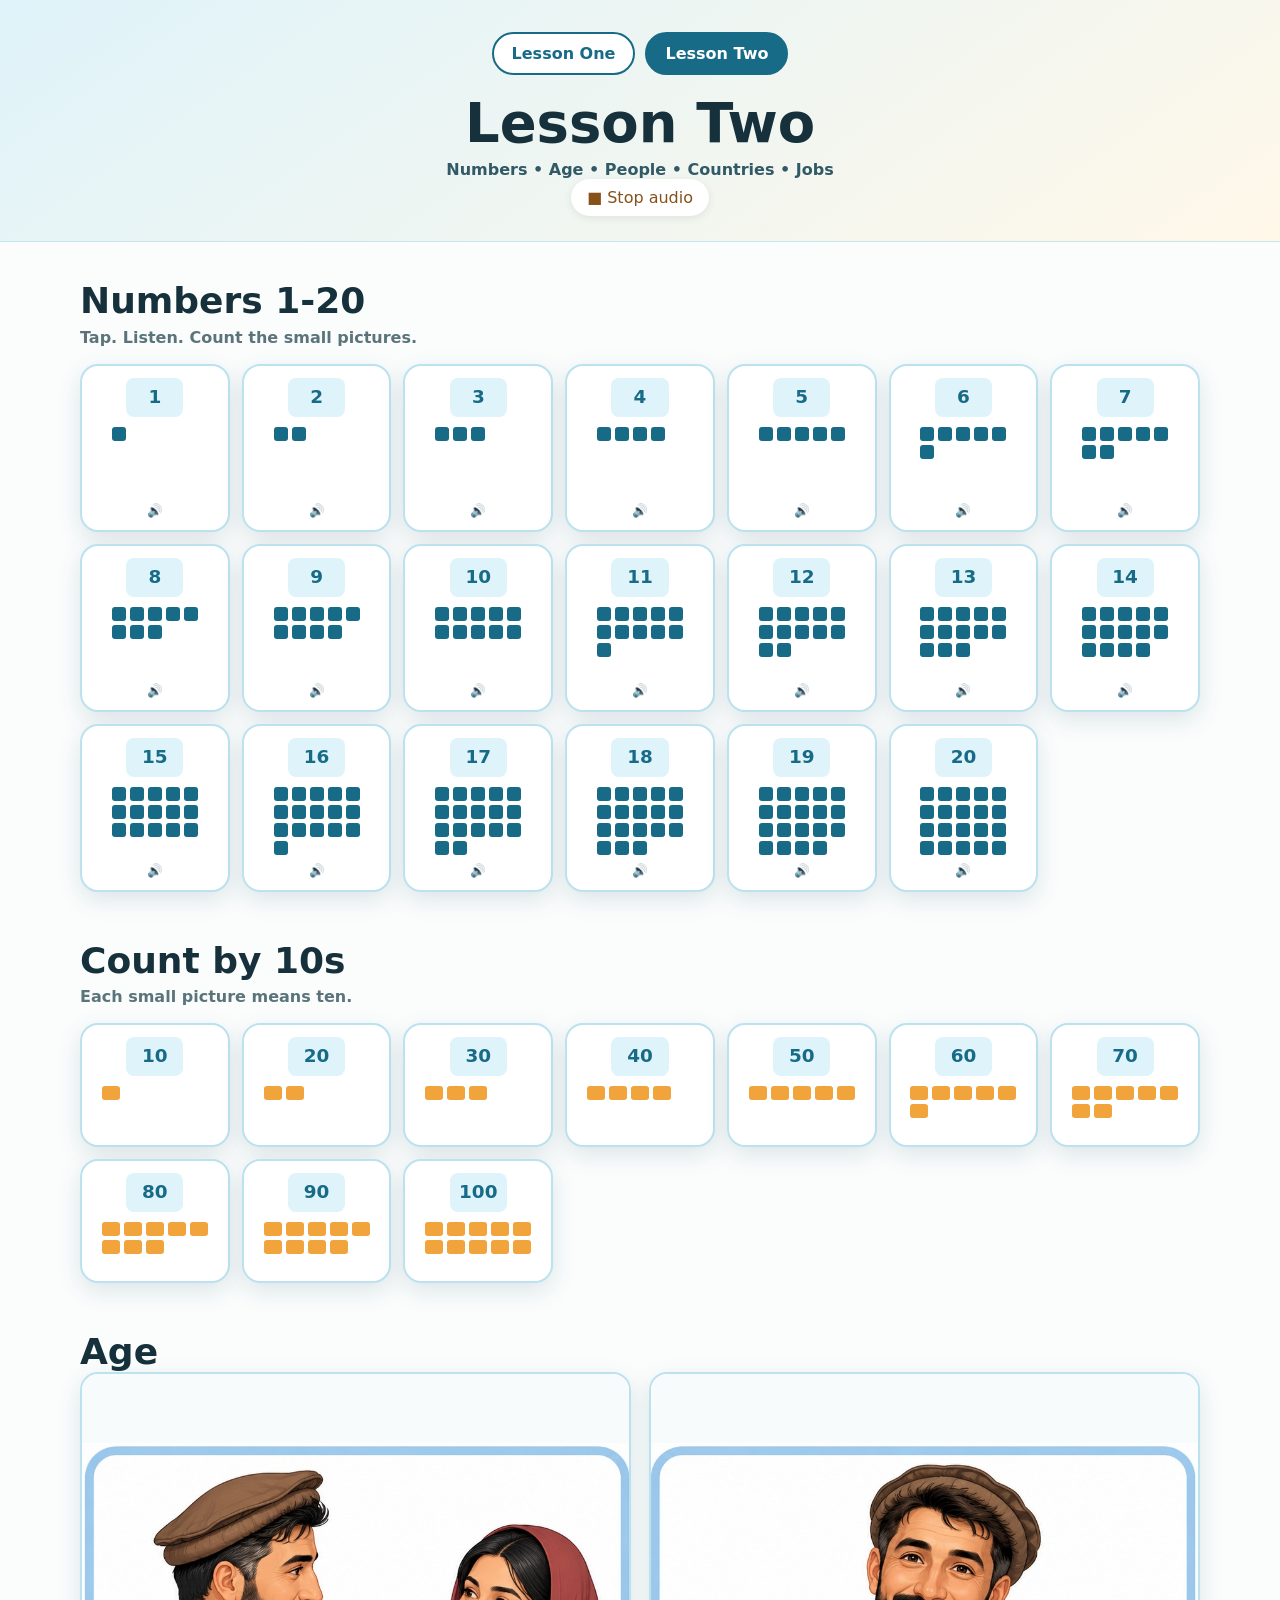
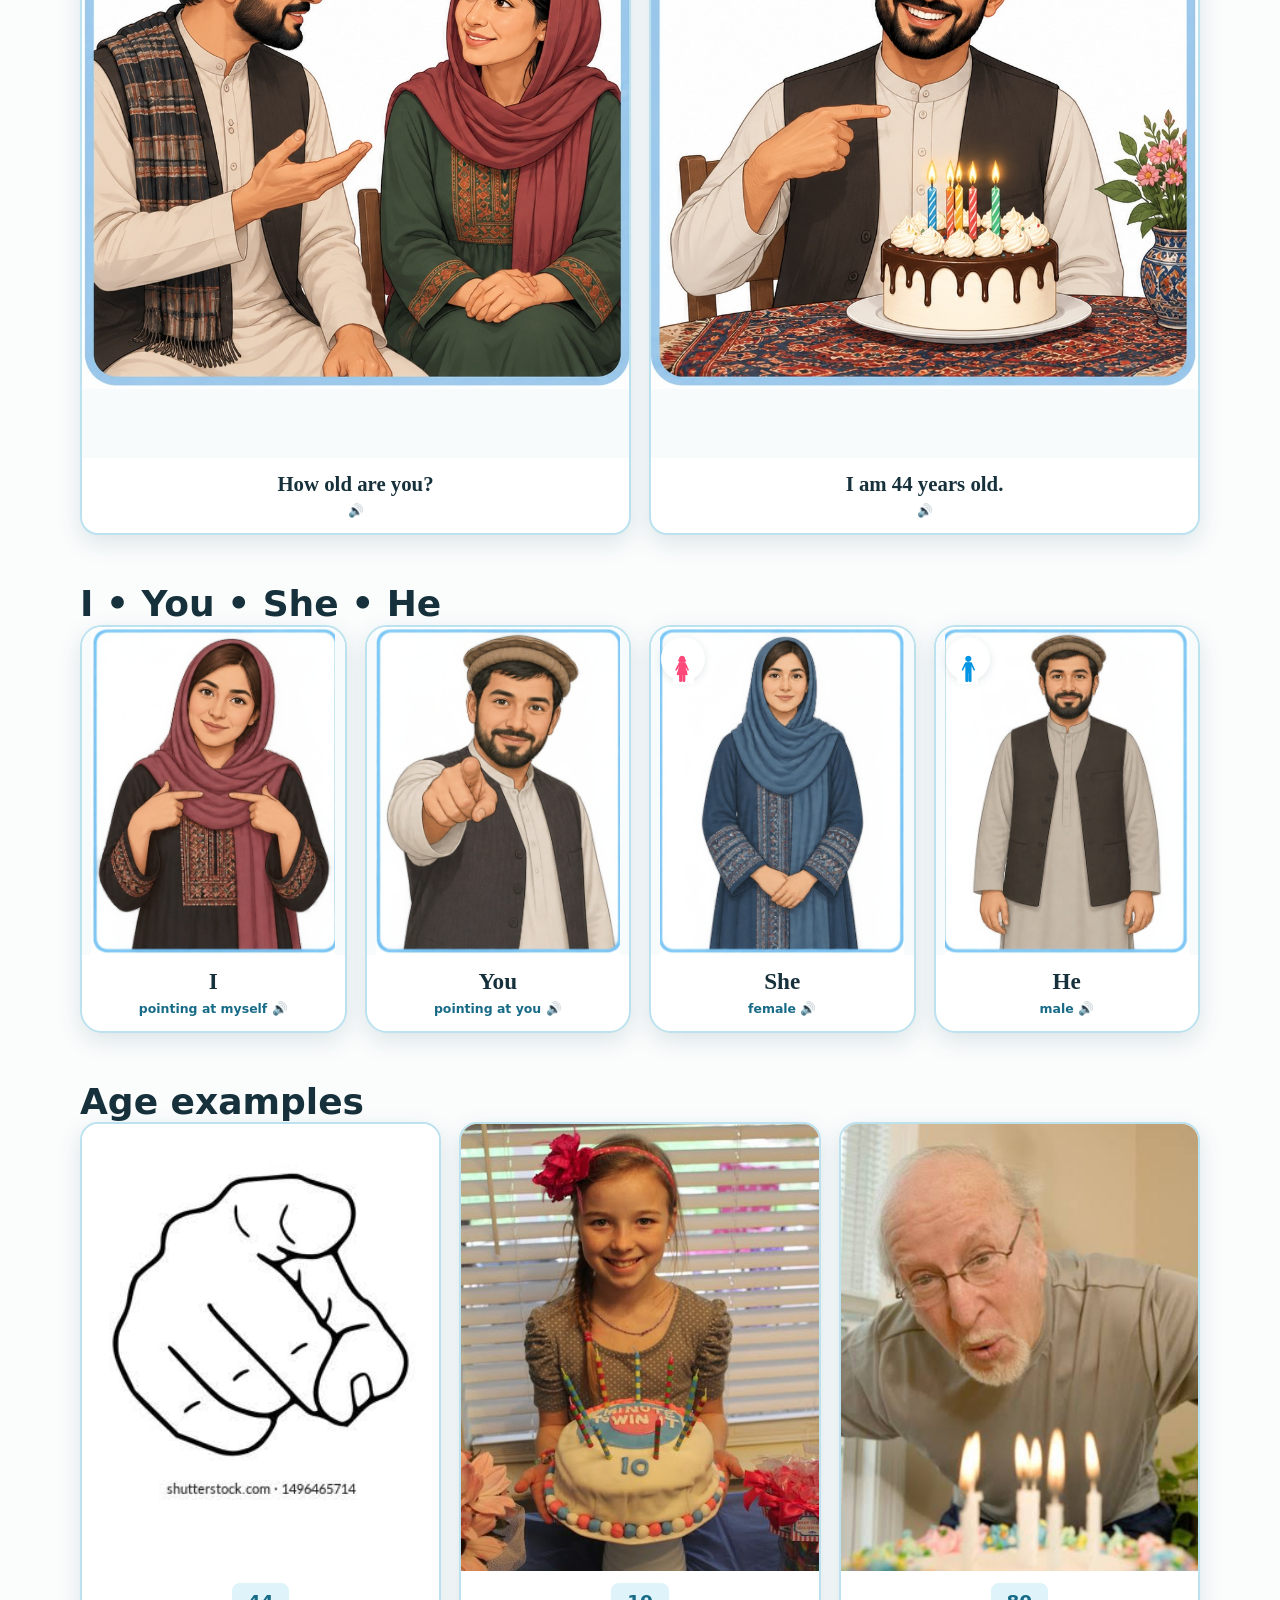
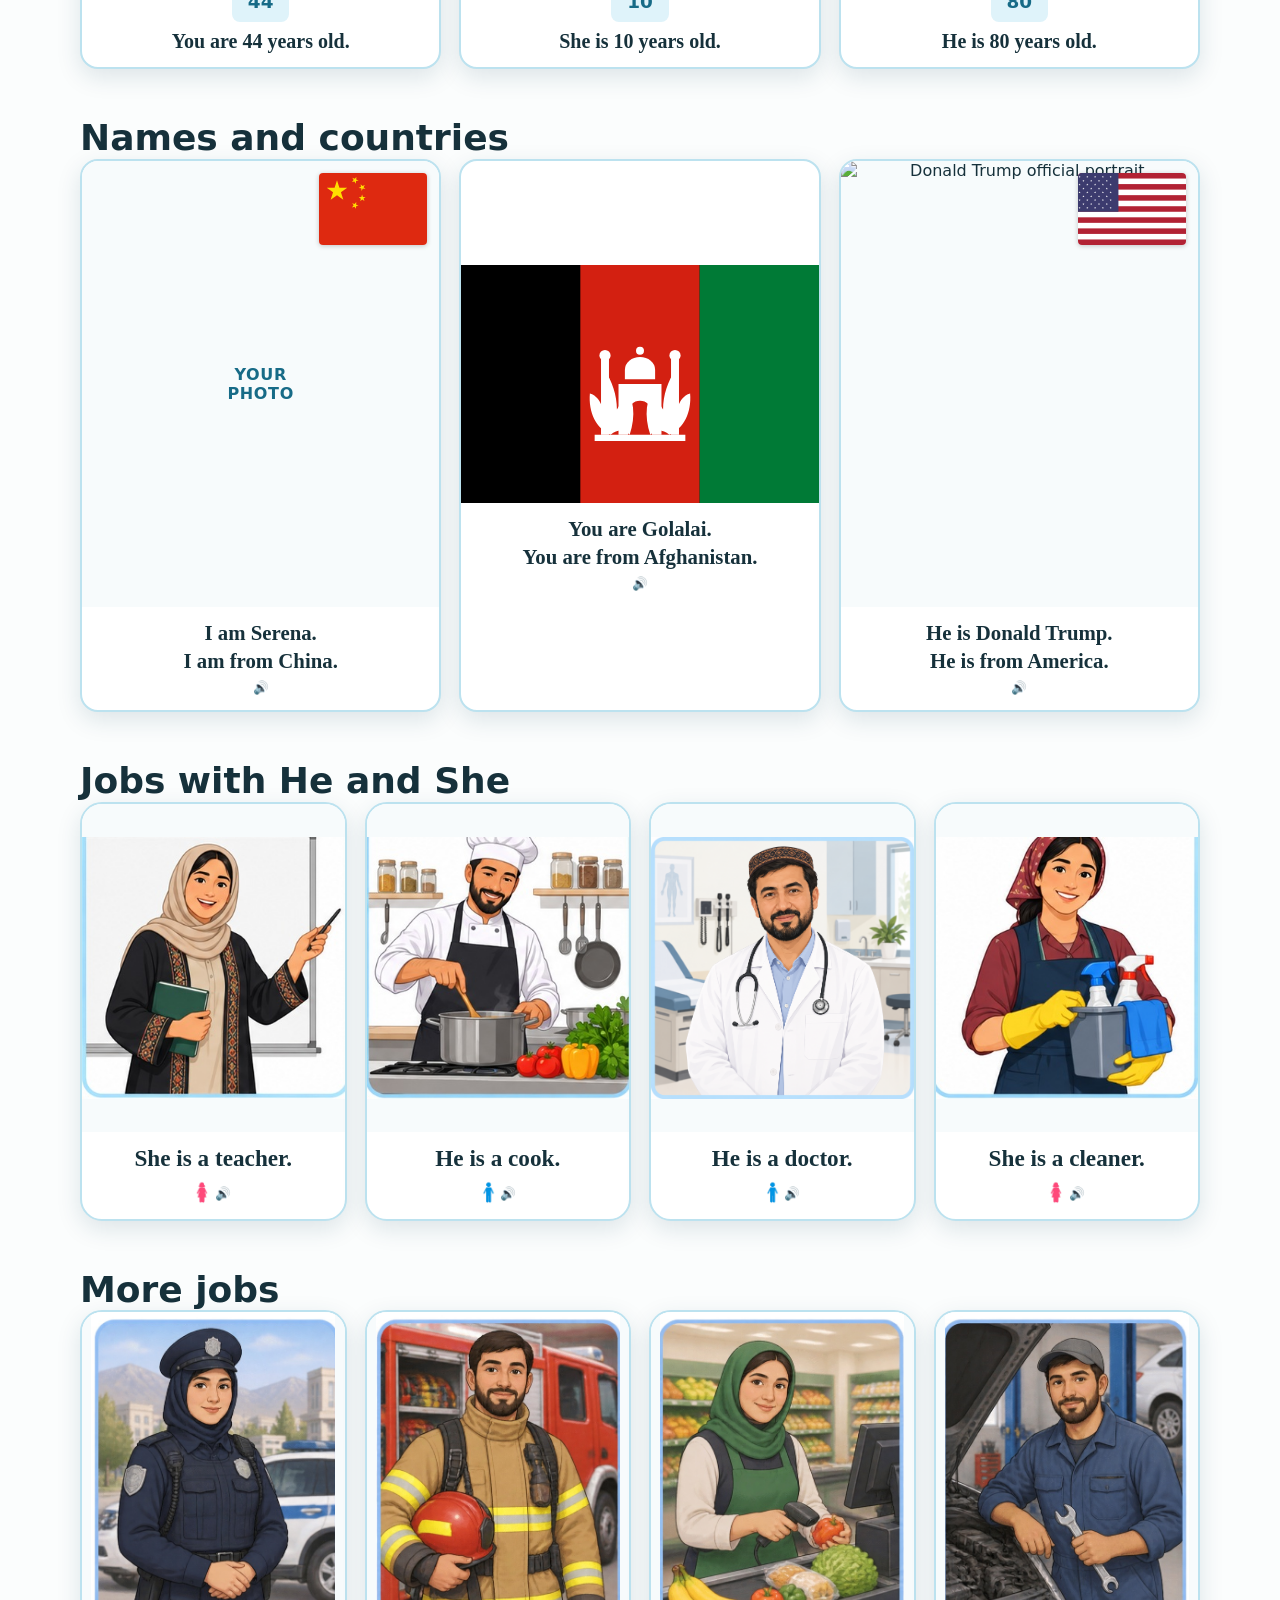
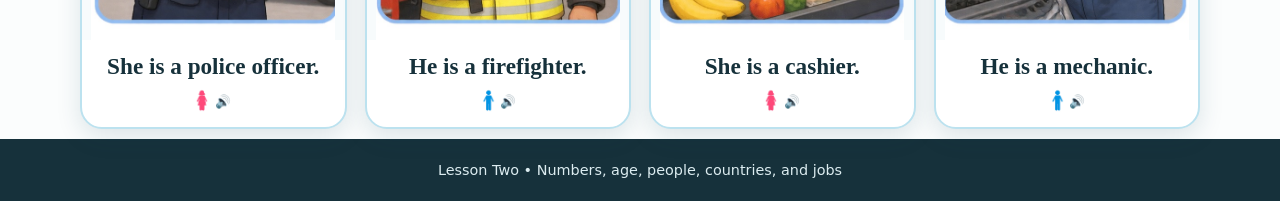
==== commit d8bdf317: "Use supplied lesson icons and correct age text Co-authored-by: Cursor <cursoragent@cursor.com>" ====
--- a/lesson2.html
+++ b/lesson2.html
@@ -51,7 +51,7 @@
     </section>
     <section aria-labelledby="age-title">
       <h2 id="age-title">Age</h2>
-      <div class="age-intro"><button class="age-card" data-phrase="How old are you?" data-audio="audio/how-old-are-you.mp3"><img src="images/ask-age.jpg" alt="Two adults talking"><strong>How old are you?</strong><small>🔊</small></button><button class="age-card" data-phrase="I am thirty years old." data-audio="audio/i-am-thirty-years-old.mp3"><img src="images/answer-age.jpg" alt="A person beside a birthday cake"><strong>I am 30 years old.</strong><small>🔊</small></button></div>
+      <div class="age-intro"><button class="age-card" data-phrase="How old are you?" data-audio="audio/how-old-are-you.mp3"><img src="images/ask-age.jpg" alt="Two adults talking"><strong>How old are you?</strong><small>🔊</small></button><button class="age-card" data-phrase="I am forty-four years old."><img src="images/answer-age.jpg" alt="A person beside a birthday cake"><strong>I am 44 years old.</strong><small>🔊</small></button></div>
     </section>
     <section aria-labelledby="pronouns-title">
       <h2 id="pronouns-title">I • You • She • He</h2>
@@ -64,7 +64,7 @@
     </section>
     <section aria-labelledby="age-examples-title">
       <h2 id="age-examples-title">Age examples</h2>
-      <div class="example-grid three"><button class="example-card" data-phrase="I am forty-four years old."><img class="drawing" src="images/pointing-hand.svg?v=3" alt="A hand pointing to myself"><b>44</b><strong>I am 44 years old.</strong></button><button class="example-card" data-phrase="She is ten years old." data-audio="audio/she-is-10.mp3"><img src="images/age-10.png" alt="A girl holding a birthday cake with the number 10"><b>10</b><strong>She is 10 years old.</strong></button><button class="example-card" data-phrase="He is eighty years old." data-audio="audio/he-is-80.mp3"><img src="images/age-80.png" alt="An older man beside a birthday cake"><b>80</b><strong>He is 80 years old.</strong></button></div>
+      <div class="example-grid three"><button class="example-card" data-phrase="You are forty-four years old." data-audio="audio/you-are-44.mp3"><img class="drawing" src="images/pointing-hand.png" alt="A hand pointing toward you"><b>44</b><strong>You are 44 years old.</strong></button><button class="example-card" data-phrase="She is ten years old." data-audio="audio/she-is-10.mp3"><img src="images/age-10.png" alt="A girl holding a birthday cake with the number 10"><b>10</b><strong>She is 10 years old.</strong></button><button class="example-card" data-phrase="He is eighty years old." data-audio="audio/he-is-80.mp3"><img src="images/age-80.png" alt="An older man beside a birthday cake"><b>80</b><strong>He is 80 years old.</strong></button></div>
     </section>
     <section aria-labelledby="people-title">
       <h2 id="people-title">Names and countries</h2>
--- a/styles.css
+++ b/styles.css
@@ -269,17 +269,15 @@
   width:16px;
   height:26px;
   vertical-align:-6px;
-  background-color:currentColor;
+  background-position:center;
+  background-repeat:no-repeat;
+  background-size:contain;
 }
 .restroom.female{
-  color:#b23b6a;
-  -webkit-mask:url("images/icon-female.svg?v=3") center / contain no-repeat;
-  mask:url("images/icon-female.svg?v=3") center / contain no-repeat;
+  background-image:url("images/icon-female.png");
 }
 .restroom.male{
-  color:var(--blue);
-  -webkit-mask:url("images/icon-male.svg?v=3") center / contain no-repeat;
-  mask:url("images/icon-male.svg?v=3") center / contain no-repeat;
+  background-image:url("images/icon-male.png");
 }
 .gender-icon .restroom{width:22px;height:34px;vertical-align:0}
 .big-icon .restroom{width:34px;height:52px;vertical-align:0}
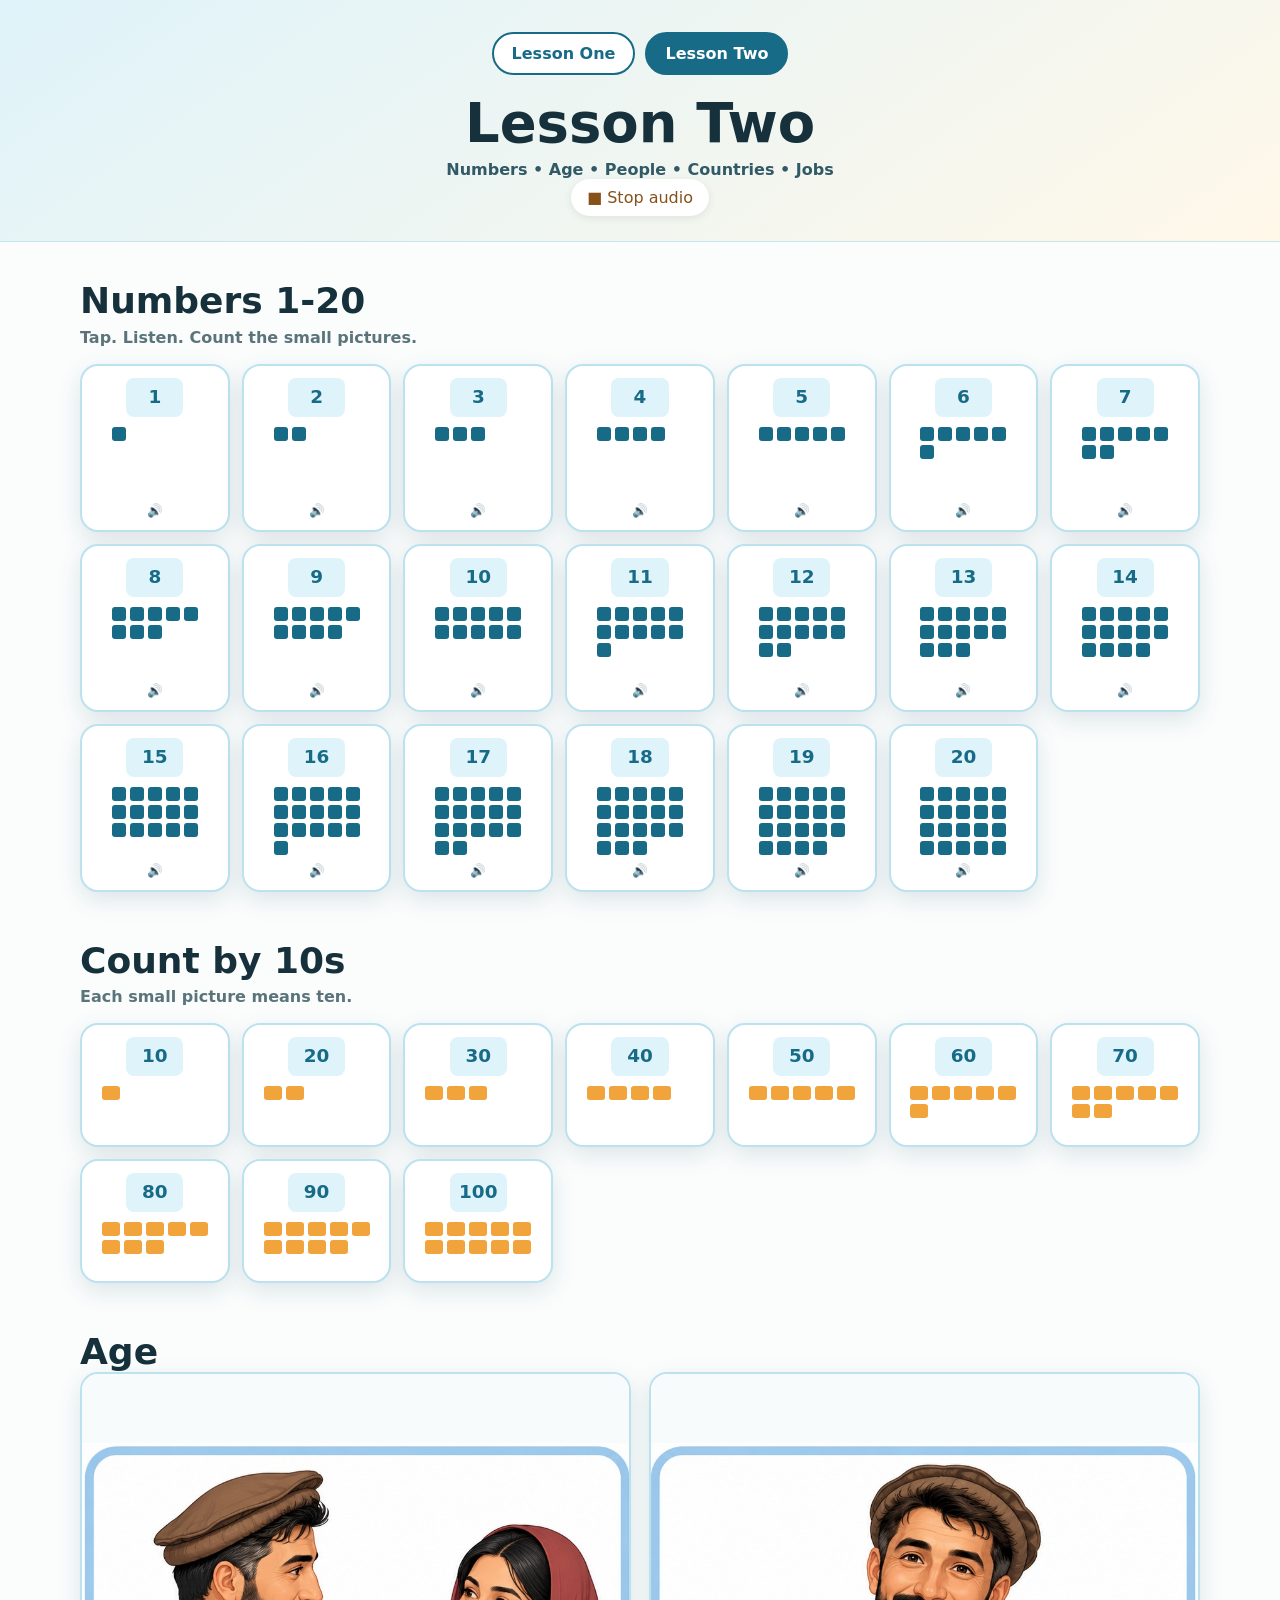
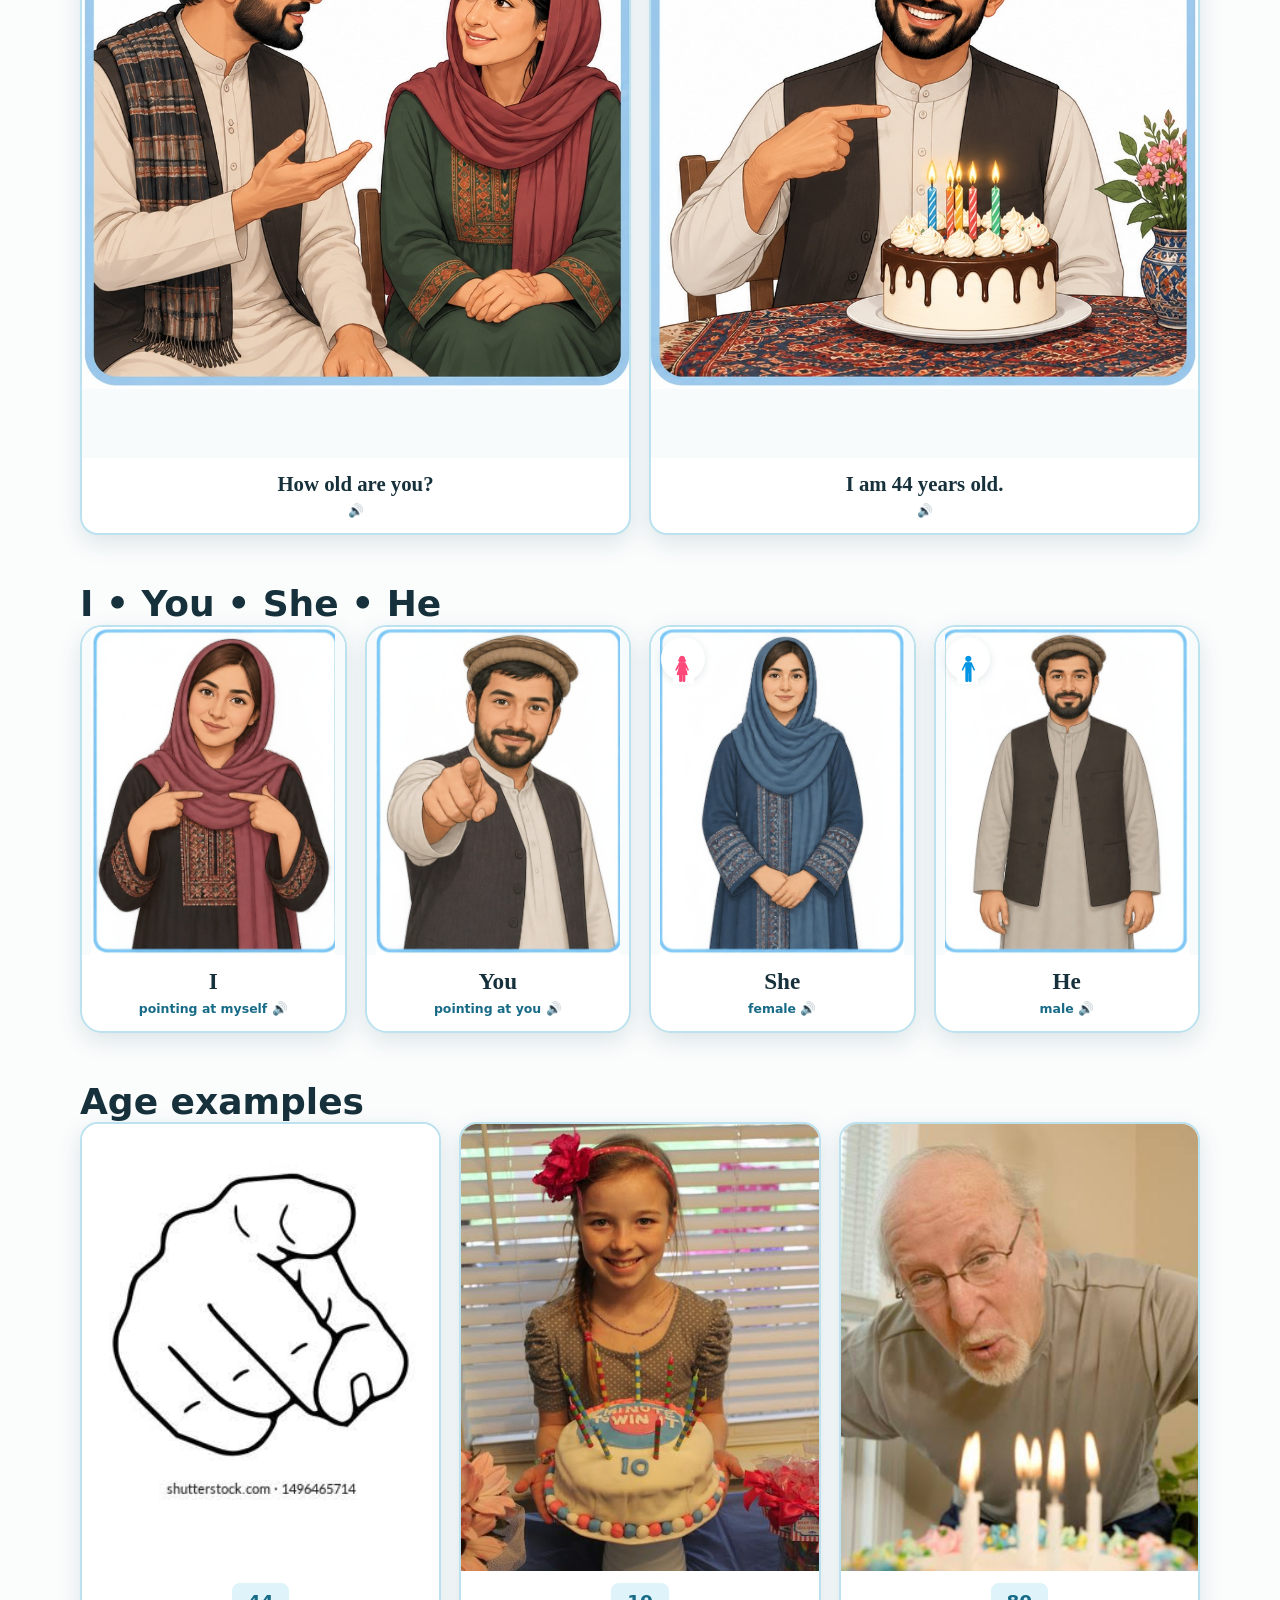
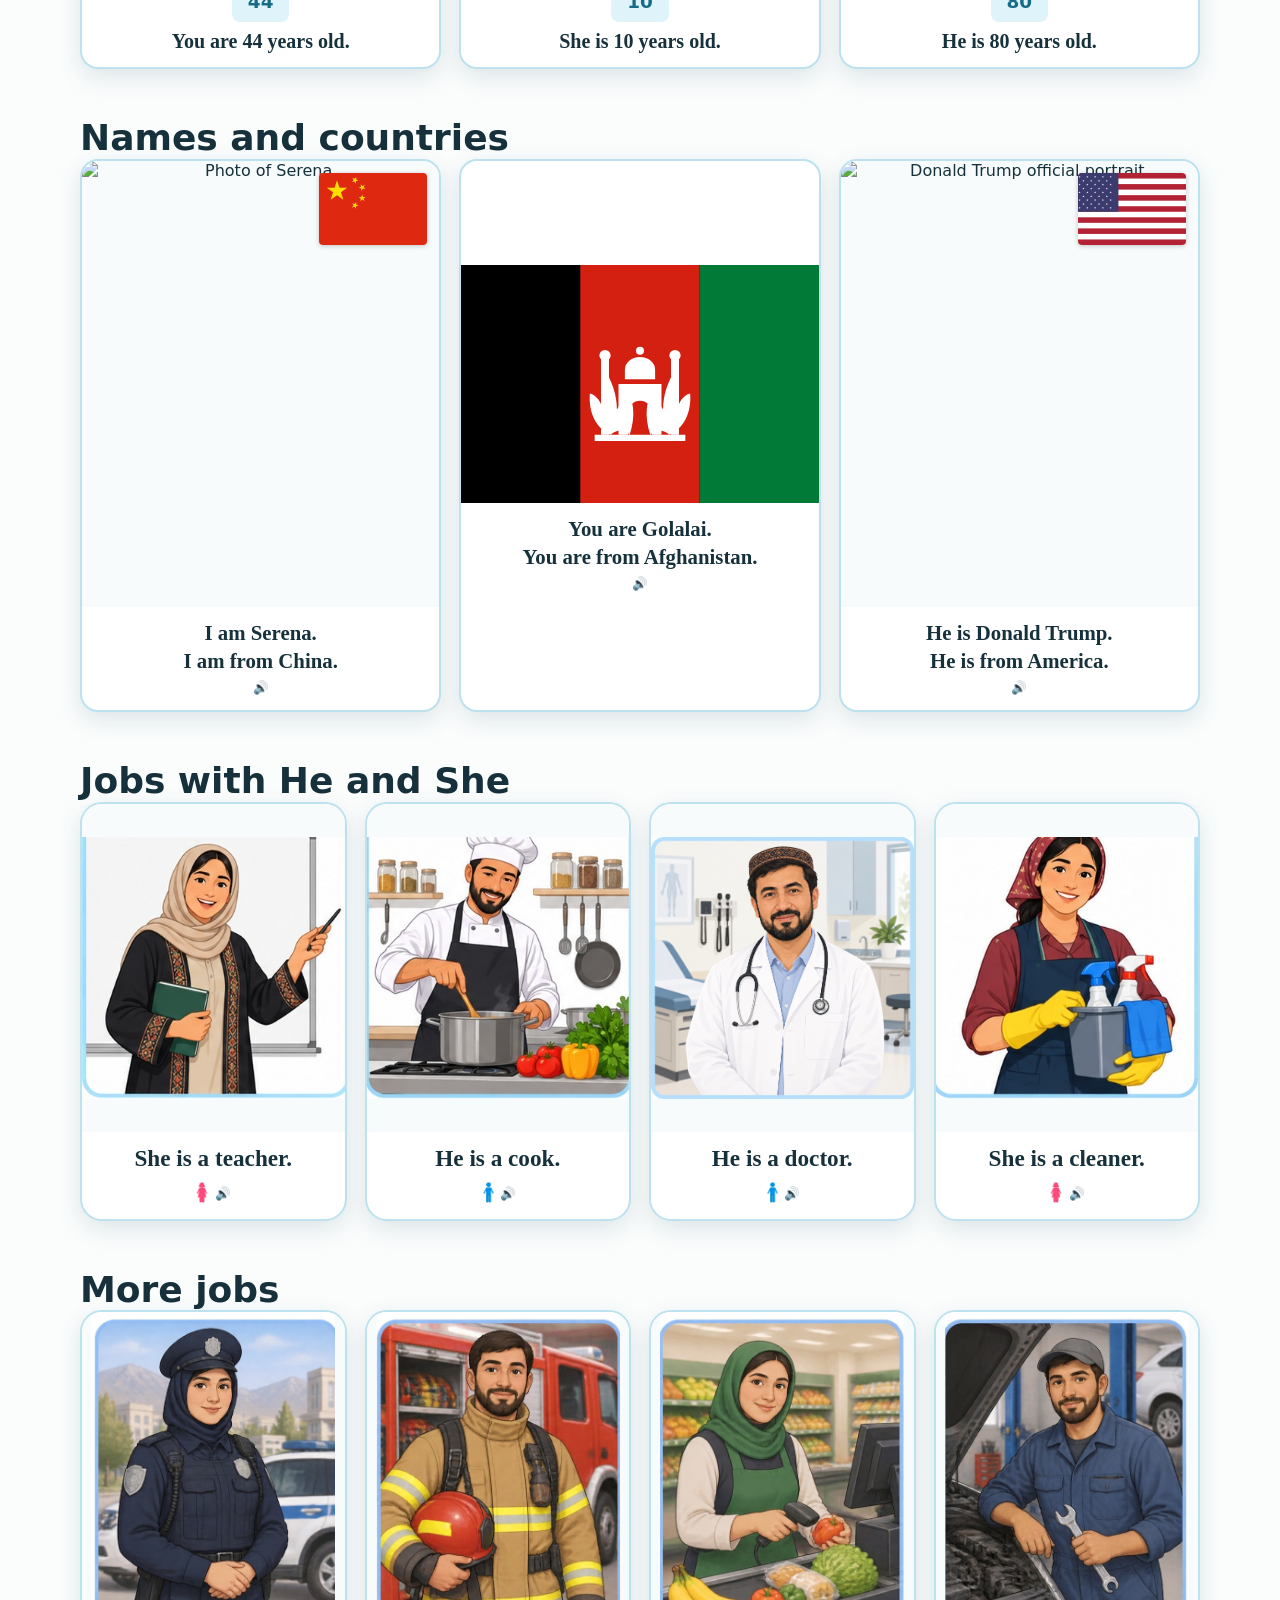
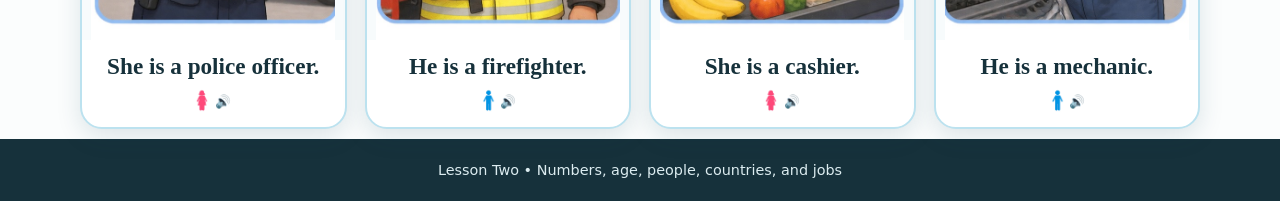
==== commit b3ce6b71: "Update photo for Serena in lesson2.html" ====
--- a/lesson2.html
+++ b/lesson2.html
@@ -21,64 +21,64 @@
     <section aria-labelledby="numbers-title">
       <h2 id="numbers-title">Numbers 1-20</h2><p class="hint">Tap. Listen. Count the small pictures.</p>
       <div class="compact-number-grid">
-        <button class="compact-number" data-phrase="One" data-audio="audio/one.mp3"><b>1</b><span class="mini-count" data-count="1"></span><small>🔊</small></button>
-        <button class="compact-number" data-phrase="Two" data-audio="audio/two.mp3"><b>2</b><span class="mini-count" data-count="2"></span><small>🔊</small></button>
-        <button class="compact-number" data-phrase="Three" data-audio="audio/three.mp3"><b>3</b><span class="mini-count" data-count="3"></span><small>🔊</small></button>
-        <button class="compact-number" data-phrase="Four" data-audio="audio/four.mp3"><b>4</b><span class="mini-count" data-count="4"></span><small>🔊</small></button>
-        <button class="compact-number" data-phrase="Five" data-audio="audio/five.mp3"><b>5</b><span class="mini-count" data-count="5"></span><small>🔊</small></button>
-        <button class="compact-number" data-phrase="Six" data-audio="audio/six.mp3"><b>6</b><span class="mini-count" data-count="6"></span><small>🔊</small></button>
-        <button class="compact-number" data-phrase="Seven" data-audio="audio/seven.mp3"><b>7</b><span class="mini-count" data-count="7"></span><small>🔊</small></button>
-        <button class="compact-number" data-phrase="Eight" data-audio="audio/eight.mp3"><b>8</b><span class="mini-count" data-count="8"></span><small>🔊</small></button>
-        <button class="compact-number" data-phrase="Nine" data-audio="audio/nine.mp3"><b>9</b><span class="mini-count" data-count="9"></span><small>🔊</small></button>
-        <button class="compact-number" data-phrase="Ten" data-audio="audio/ten.mp3"><b>10</b><span class="mini-count" data-count="10"></span><small>🔊</small></button>
-        <button class="compact-number" data-phrase="Eleven" data-audio="audio/eleven.mp3"><b>11</b><span class="mini-count" data-count="11"></span><small>🔊</small></button>
-        <button class="compact-number" data-phrase="Twelve" data-audio="audio/twelve.mp3"><b>12</b><span class="mini-count" data-count="12"></span><small>🔊</small></button>
-        <button class="compact-number" data-phrase="Thirteen" data-audio="audio/thirteen.mp3"><b>13</b><span class="mini-count" data-count="13"></span><small>🔊</small></button>
-        <button class="compact-number" data-phrase="Fourteen" data-audio="audio/fourteen.mp3"><b>14</b><span class="mini-count" data-count="14"></span><small>🔊</small></button>
-        <button class="compact-number" data-phrase="Fifteen" data-audio="audio/fifteen.mp3"><b>15</b><span class="mini-count" data-count="15"></span><small>🔊</small></button>
-        <button class="compact-number" data-phrase="Sixteen" data-audio="audio/sixteen.mp3"><b>16</b><span class="mini-count" data-count="16"></span><small>🔊</small></button>
-        <button class="compact-number" data-phrase="Seventeen" data-audio="audio/seventeen.mp3"><b>17</b><span class="mini-count" data-count="17"></span><small>🔊</small></button>
-        <button class="compact-number" data-phrase="Eighteen" data-audio="audio/eighteen.mp3"><b>18</b><span class="mini-count" data-count="18"></span><small>🔊</small></button>
-        <button class="compact-number" data-phrase="Nineteen" data-audio="audio/nineteen.mp3"><b>19</b><span class="mini-count" data-count="19"></span><small>🔊</small></button>
-        <button class="compact-number" data-phrase="Twenty" data-audio="audio/twenty.mp3"><b>20</b><span class="mini-count" data-count="20"></span><small>🔊</small></button>
+        <button class="compact-number" data-phrase="One" data-audio="audio/one.m4a"><b>1</b><span class="mini-count" data-count="1"></span><small>🔊</small></button>
+        <button class="compact-number" data-phrase="Two" data-audio="audio/two.m4a"><b>2</b><span class="mini-count" data-count="2"></span><small>🔊</small></button>
+        <button class="compact-number" data-phrase="Three" data-audio="audio/three.m4a"><b>3</b><span class="mini-count" data-count="3"></span><small>🔊</small></button>
+        <button class="compact-number" data-phrase="Four" data-audio="audio/four.m4a"><b>4</b><span class="mini-count" data-count="4"></span><small>🔊</small></button>
+        <button class="compact-number" data-phrase="Five" data-audio="audio/five.m4a"><b>5</b><span class="mini-count" data-count="5"></span><small>🔊</small></button>
+        <button class="compact-number" data-phrase="Six" data-audio="audio/six.m4a"><b>6</b><span class="mini-count" data-count="6"></span><small>🔊</small></button>
+        <button class="compact-number" data-phrase="Seven" data-audio="audio/seven.m4a"><b>7</b><span class="mini-count" data-count="7"></span><small>🔊</small></button>
+        <button class="compact-number" data-phrase="Eight" data-audio="audio/eight.m4a"><b>8</b><span class="mini-count" data-count="8"></span><small>🔊</small></button>
+        <button class="compact-number" data-phrase="Nine" data-audio="audio/nine.m4a"><b>9</b><span class="mini-count" data-count="9"></span><small>🔊</small></button>
+        <button class="compact-number" data-phrase="Ten" data-audio="audio/ten.m4a"><b>10</b><span class="mini-count" data-count="10"></span><small>🔊</small></button>
+        <button class="compact-number" data-phrase="Eleven" data-audio="audio/eleven.m4a"><b>11</b><span class="mini-count" data-count="11"></span><small>🔊</small></button>
+        <button class="compact-number" data-phrase="Twelve" data-audio="audio/twelve.m4a"><b>12</b><span class="mini-count" data-count="12"></span><small>🔊</small></button>
+        <button class="compact-number" data-phrase="Thirteen" data-audio="audio/thirteen.m4a"><b>13</b><span class="mini-count" data-count="13"></span><small>🔊</small></button>
+        <button class="compact-number" data-phrase="Fourteen" data-audio="audio/fourteen.m4a"><b>14</b><span class="mini-count" data-count="14"></span><small>🔊</small></button>
+        <button class="compact-number" data-phrase="Fifteen" data-audio="audio/fifteen.m4a"><b>15</b><span class="mini-count" data-count="15"></span><small>🔊</small></button>
+        <button class="compact-number" data-phrase="Sixteen" data-audio="audio/sixteen.m4a"><b>16</b><span class="mini-count" data-count="16"></span><small>🔊</small></button>
+        <button class="compact-number" data-phrase="Seventeen" data-audio="audio/seventeen.m4a"><b>17</b><span class="mini-count" data-count="17"></span><small>🔊</small></button>
+        <button class="compact-number" data-phrase="Eighteen" data-audio="audio/eighteen.m4a"><b>18</b><span class="mini-count" data-count="18"></span><small>🔊</small></button>
+        <button class="compact-number" data-phrase="Nineteen" data-audio="audio/nineteen.m4a"><b>19</b><span class="mini-count" data-count="19"></span><small>🔊</small></button>
+        <button class="compact-number" data-phrase="Twenty" data-audio="audio/twenty.m4a"><b>20</b><span class="mini-count" data-count="20"></span><small>🔊</small></button>
       </div>
     </section>
     <section aria-labelledby="tens-title">
       <h2 id="tens-title">Count by 10s</h2><p class="hint">Each small picture means ten.</p>
       <div class="tens-grid">
-        <button data-phrase="Ten" data-audio="audio/ten.mp3"><b>10</b><span class="ten-bundles" data-tens="1"></span></button><button data-phrase="Twenty" data-audio="audio/twenty.mp3"><b>20</b><span class="ten-bundles" data-tens="2"></span></button><button data-phrase="Thirty" data-audio="audio/thirty.mp3"><b>30</b><span class="ten-bundles" data-tens="3"></span></button><button data-phrase="Forty" data-audio="audio/forty.mp3"><b>40</b><span class="ten-bundles" data-tens="4"></span></button><button data-phrase="Fifty" data-audio="audio/fifty.mp3"><b>50</b><span class="ten-bundles" data-tens="5"></span></button><button data-phrase="Sixty" data-audio="audio/sixty.mp3"><b>60</b><span class="ten-bundles" data-tens="6"></span></button><button data-phrase="Seventy" data-audio="audio/seventy.mp3"><b>70</b><span class="ten-bundles" data-tens="7"></span></button><button data-phrase="Eighty" data-audio="audio/eighty.mp3"><b>80</b><span class="ten-bundles" data-tens="8"></span></button><button data-phrase="Ninety" data-audio="audio/ninety.mp3"><b>90</b><span class="ten-bundles" data-tens="9"></span></button><button data-phrase="One hundred" data-audio="audio/one-hundred.mp3"><b>100</b><span class="ten-bundles" data-tens="10"></span></button>
+        <button data-phrase="Ten" data-audio="audio/ten.m4a"><b>10</b><span class="ten-bundles" data-tens="1"></span></button><button data-phrase="Twenty" data-audio="audio/twenty.m4a"><b>20</b><span class="ten-bundles" data-tens="2"></span></button><button data-phrase="Thirty" data-audio="audio/thirty.m4a"><b>30</b><span class="ten-bundles" data-tens="3"></span></button><button data-phrase="Forty" data-audio="audio/forty.m4a"><b>40</b><span class="ten-bundles" data-tens="4"></span></button><button data-phrase="Fifty" data-audio="audio/fifty.m4a"><b>50</b><span class="ten-bundles" data-tens="5"></span></button><button data-phrase="Sixty" data-audio="audio/sixty.m4a"><b>60</b><span class="ten-bundles" data-tens="6"></span></button><button data-phrase="Seventy" data-audio="audio/seventy.m4a"><b>70</b><span class="ten-bundles" data-tens="7"></span></button><button data-phrase="Eighty" data-audio="audio/eighty.m4a"><b>80</b><span class="ten-bundles" data-tens="8"></span></button><button data-phrase="Ninety" data-audio="audio/ninety.m4a"><b>90</b><span class="ten-bundles" data-tens="9"></span></button><button data-phrase="One hundred" data-audio="audio/one-hundred.m4a"><b>100</b><span class="ten-bundles" data-tens="10"></span></button>
       </div>
     </section>
     <section aria-labelledby="age-title">
       <h2 id="age-title">Age</h2>
-      <div class="age-intro"><button class="age-card" data-phrase="How old are you?" data-audio="audio/how-old-are-you.mp3"><img src="images/ask-age.jpg" alt="Two adults talking"><strong>How old are you?</strong><small>🔊</small></button><button class="age-card" data-phrase="I am forty-four years old."><img src="images/answer-age.jpg" alt="A person beside a birthday cake"><strong>I am 44 years old.</strong><small>🔊</small></button></div>
+      <div class="age-intro"><button class="age-card" data-phrase="How old are you?" data-audio="audio/how-old-are-you.m4a"><img src="images/ask-age.jpg" alt="Two adults talking"><strong>How old are you?</strong><small>🔊</small></button><button class="age-card" data-phrase="I am forty-four years old." data-audio="I-am-forty-four.m4a"><img src="images/answer-age.jpg" alt="A person beside a birthday cake"><strong>I am 44 years old.</strong><small>🔊</small></button></div>
     </section>
     <section aria-labelledby="pronouns-title">
       <h2 id="pronouns-title">I • You • She • He</h2>
       <div class="card-grid four pronoun-grid">
-        <button class="phrase-card" data-phrase="I" data-audio="audio/i.mp3"><img src="images/pronoun-i.jpg" alt="A woman pointing to herself"><span>I</span><small>pointing at myself 🔊</small></button>
-        <button class="phrase-card" data-phrase="You" data-audio="audio/you.mp3"><img src="images/pronoun-you.jpg" alt="A man pointing toward the viewer"><span>You</span><small>pointing at you 🔊</small></button>
-        <button class="phrase-card gender-card" data-phrase="She" data-audio="audio/she.mp3"><span class="gender-icon female" aria-hidden="true"><span class="restroom female" aria-hidden="true"></span></span><img src="images/pronoun-she.jpg" alt="A woman"><span>She</span><small>female 🔊</small></button>
-        <button class="phrase-card gender-card" data-phrase="He" data-audio="audio/he.mp3"><span class="gender-icon male" aria-hidden="true"><span class="restroom male" aria-hidden="true"></span></span><img src="images/pronoun-he.jpg" alt="A man"><span>He</span><small>male 🔊</small></button>
+        <button class="phrase-card" data-phrase="I" data-audio="audio/i.m4a"><img src="images/pronoun-i.jpg" alt="A woman pointing to herself"><span>I</span><small>pointing at myself 🔊</small></button>
+        <button class="phrase-card" data-phrase="You" data-audio="audio/you.m4a"><img src="images/pronoun-you.jpg" alt="A man pointing toward the viewer"><span>You</span><small>pointing at you 🔊</small></button>
+        <button class="phrase-card gender-card" data-phrase="She" data-audio="audio/she.m4a"><span class="gender-icon female" aria-hidden="true"><span class="restroom female" aria-hidden="true"></span></span><img src="images/pronoun-she.jpg" alt="A woman"><span>She</span><small>female 🔊</small></button>
+        <button class="phrase-card gender-card" data-phrase="He" data-audio="audio/he.m4a"><span class="gender-icon male" aria-hidden="true"><span class="restroom male" aria-hidden="true"></span></span><img src="images/pronoun-he.jpg" alt="A man"><span>He</span><small>male 🔊</small></button>
       </div>
     </section>
     <section aria-labelledby="age-examples-title">
       <h2 id="age-examples-title">Age examples</h2>
-      <div class="example-grid three"><button class="example-card" data-phrase="You are forty-four years old." data-audio="audio/you-are-44.mp3"><img class="drawing" src="images/pointing-hand.png" alt="A hand pointing toward you"><b>44</b><strong>You are 44 years old.</strong></button><button class="example-card" data-phrase="She is ten years old." data-audio="audio/she-is-10.mp3"><img src="images/age-10.png" alt="A girl holding a birthday cake with the number 10"><b>10</b><strong>She is 10 years old.</strong></button><button class="example-card" data-phrase="He is eighty years old." data-audio="audio/he-is-80.mp3"><img src="images/age-80.png" alt="An older man beside a birthday cake"><b>80</b><strong>He is 80 years old.</strong></button></div>
+      <div class="example-grid three"><button class="example-card" data-phrase="You are forty-four years old." data-audio="audio/you-are-44.m4a"><img class="drawing" src="images/pointing-hand.png" alt="A hand pointing toward you"><b>44</b><strong>You are 44 years old.</strong></button><button class="example-card" data-phrase="She is ten years old." data-audio="audio/she-is-10.m4a"><img src="images/age-10.png" alt="A girl holding a birthday cake with the number 10"><b>10</b><strong>She is 10 years old.</strong></button><button class="example-card" data-phrase="He is eighty years old." data-audio="audio/he-is-80.m4a"><img src="images/age-80.png" alt="An older man beside a birthday cake"><b>80</b><strong>He is 80 years old.</strong></button></div>
     </section>
     <section aria-labelledby="people-title">
       <h2 id="people-title">Names and countries</h2>
       <div class="identity-grid three">
-        <button class="identity-card" data-phrase="I am Serena. I am from China." data-audio="audio/serena-china.mp3"><div class="photo-placeholder"><span>YOUR<br>PHOTO</span></div><div class="flag"><img src="images/flag-china.svg" alt="Flag of China"></div><strong>I am Serena.<br>I am from China.</strong><small>🔊</small></button>
-        <button class="identity-card" data-phrase="You are Golalai. You are from Afghanistan." data-audio="audio/golalai-afghanistan.mp3"><img class="flag-hero" src="images/flag-afghanistan.svg" alt="Flag of Afghanistan"><strong>You are Golalai.<br>You are from Afghanistan.</strong><small>🔊</small></button>
-        <button class="identity-card" data-phrase="He is Donald Trump. He is from America." data-audio="audio/trump-america.mp3"><img src="https://commons.wikimedia.org/wiki/Special:Redirect/file/Presidential_Portrait_of_Donald_Trump%2C_2025.jpg?width=600" alt="Donald Trump official portrait"><div class="flag"><img src="images/flag-united-states.svg" alt="Flag of the United States"></div><strong>He is Donald Trump.<br>He is from America.</strong><small>🔊</small></button>
+        <button class="identity-card" data-phrase="I am Serena. I am from China." data-audio="audio/serena-china.m4a"><img src="images/serena.jpg" alt="Photo of Serena"><div class="flag"><img src="images/flag-china.svg" alt="Flag of China"></div><strong>I am Serena.<br>I am from China.</strong><small>🔊</small></button>
+        <button class="identity-card" data-phrase="You are Golalai. You are from Afghanistan." data-audio="audio/golalai-afghanistan.m4a"><img class="flag-hero" src="images/flag-afghanistan.svg" alt="Flag of Afghanistan"><strong>You are Golalai.<br>You are from Afghanistan.</strong><small>🔊</small></button>
+        <button class="identity-card" data-phrase="He is Donald Trump. He is from America." data-audio="audio/trump-america.m4a"><img src="https://commons.wikimedia.org/wiki/Special:Redirect/file/Presidential_Portrait_of_Donald_Trump%2C_2025.jpg?width=600" alt="Donald Trump official portrait"><div class="flag"><img src="images/flag-united-states.svg" alt="Flag of the United States"></div><strong>He is Donald Trump.<br>He is from America.</strong><small>🔊</small></button>
       </div>
     </section>
     <section aria-labelledby="jobs-review-title"><h2 id="jobs-review-title">Jobs with He and She</h2><div class="card-grid four">
-      <button class="phrase-card" data-phrase="She is a teacher." data-audio="audio/she-is-a-teacher.mp3"><img src="images/teacher.jpg" alt="A female teacher"><span>She is a teacher.</span><small><span class="restroom female" aria-hidden="true"></span> 🔊</small></button><button class="phrase-card" data-phrase="He is a cook." data-audio="audio/he-is-a-cook.mp3"><img src="images/cook.jpg" alt="A male cook"><span>He is a cook.</span><small><span class="restroom male" aria-hidden="true"></span> 🔊</small></button><button class="phrase-card" data-phrase="He is a doctor." data-audio="audio/he-is-a-doctor.mp3"><img src="images/doctor.png" alt="A male doctor"><span>He is a doctor.</span><small><span class="restroom male" aria-hidden="true"></span> 🔊</small></button><button class="phrase-card" data-phrase="She is a cleaner." data-audio="audio/she-is-a-cleaner.mp3"><img src="images/cleaner.jpg" alt="A female cleaner"><span>She is a cleaner.</span><small><span class="restroom female" aria-hidden="true"></span> 🔊</small></button>
+      <button class="phrase-card" data-phrase="She is a teacher." data-audio="audio/she-is-a-teacher.m4a"><img src="images/teacher.jpg" alt="A female teacher"><span>She is a teacher.</span><small><span class="restroom female" aria-hidden="true"></span> 🔊</small></button><button class="phrase-card" data-phrase="He is a cook." data-audio="audio/he-is-a-cook.m4a"><img src="images/cook.jpg" alt="A male cook"><span>He is a cook.</span><small><span class="restroom male" aria-hidden="true"></span> 🔊</small></button><button class="phrase-card" data-phrase="He is a doctor." data-audio="audio/he-is-a-doctor.m4a"><img src="images/doctor.png" alt="A male doctor"><span>He is a doctor.</span><small><span class="restroom male" aria-hidden="true"></span> 🔊</small></button><button class="phrase-card" data-phrase="She is a cleaner." data-audio="audio/she-is-a-cleaner.m4a"><img src="images/cleaner.jpg" alt="A female cleaner"><span>She is a cleaner.</span><small><span class="restroom female" aria-hidden="true"></span> 🔊</small></button>
     </div></section>
     <section aria-labelledby="more-jobs-title"><h2 id="more-jobs-title">More jobs</h2><div class="card-grid four">
-      <button class="phrase-card" data-phrase="She is a police officer." data-audio="audio/she-is-a-police-officer.mp3"><img src="images/police-officer.jpg" alt="A female police officer"><span>She is a police officer.</span><small><span class="restroom female" aria-hidden="true"></span> 🔊</small></button><button class="phrase-card" data-phrase="He is a firefighter." data-audio="audio/he-is-a-firefighter.mp3"><img src="images/firefighter.jpg" alt="A male firefighter"><span>He is a firefighter.</span><small><span class="restroom male" aria-hidden="true"></span> 🔊</small></button><button class="phrase-card" data-phrase="She is a cashier." data-audio="audio/she-is-a-cashier.mp3"><img src="images/cashier.jpg" alt="A female cashier"><span>She is a cashier.</span><small><span class="restroom female" aria-hidden="true"></span> 🔊</small></button><button class="phrase-card" data-phrase="He is a mechanic." data-audio="audio/he-is-a-mechanic.mp3"><img src="images/mechanic.jpg" alt="A male mechanic"><span>He is a mechanic.</span><small><span class="restroom male" aria-hidden="true"></span> 🔊</small></button>
+      <button class="phrase-card" data-phrase="She is a police officer." data-audio="audio/she-is-a-police-officer.m4a"><img src="images/police-officer.jpg" alt="A female police officer"><span>She is a police officer.</span><small><span class="restroom female" aria-hidden="true"></span> 🔊</small></button><button class="phrase-card" data-phrase="He is a firefighter." data-audio="audio/he-is-a-firefighter.m4a"><img src="images/firefighter.jpg" alt="A male firefighter"><span>He is a firefighter.</span><small><span class="restroom male" aria-hidden="true"></span> 🔊</small></button><button class="phrase-card" data-phrase="She is a cashier." data-audio="audio/she-is-a-cashier.m4a"><img src="images/cashier.jpg" alt="A female cashier"><span>She is a cashier.</span><small><span class="restroom female" aria-hidden="true"></span> 🔊</small></button><button class="phrase-card" data-phrase="He is a mechanic." data-audio="audio/he-is-a-mechanic.m4a"><img src="images/mechanic.jpg" alt="A male mechanic"><span>He is a mechanic.</span><small><span class="restroom male" aria-hidden="true"></span> 🔊</small></button>
     </div></section>
   </main>
   <footer>Lesson Two • Numbers, age, people, countries, and jobs</footer>
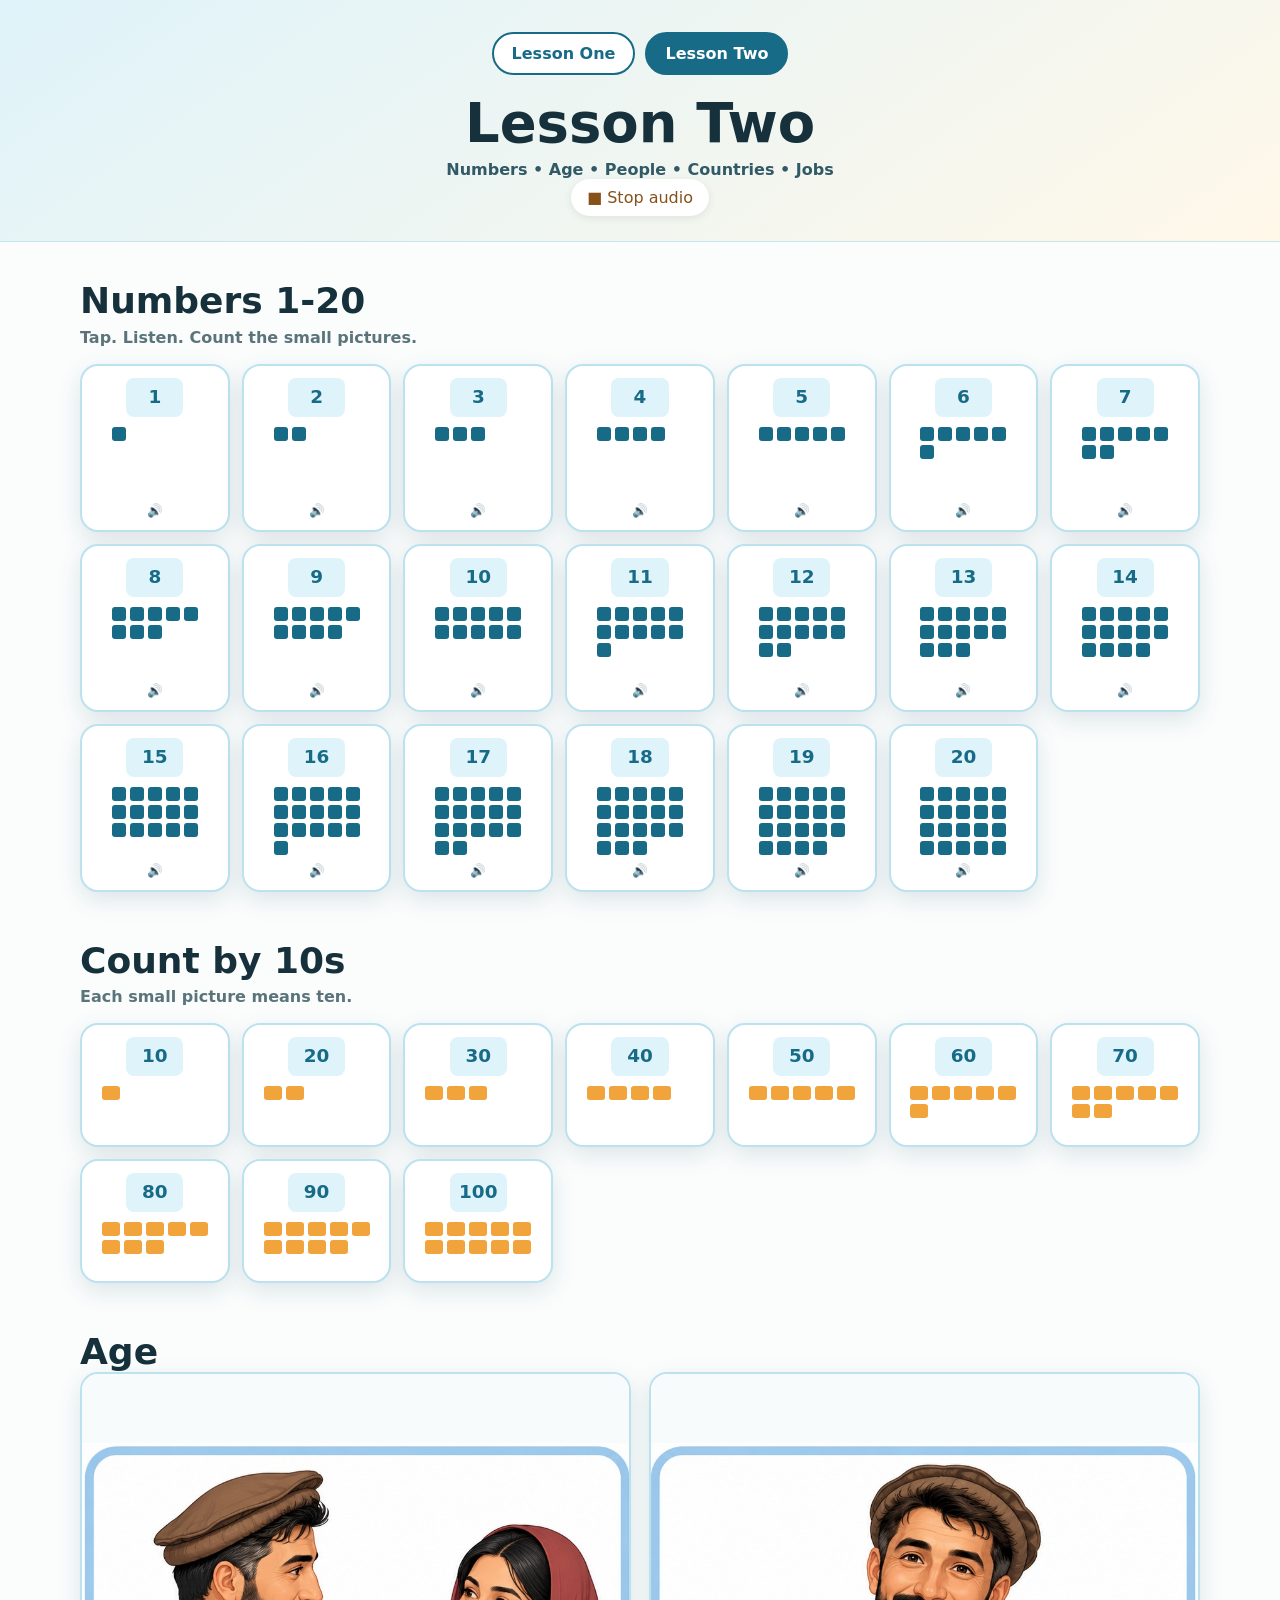
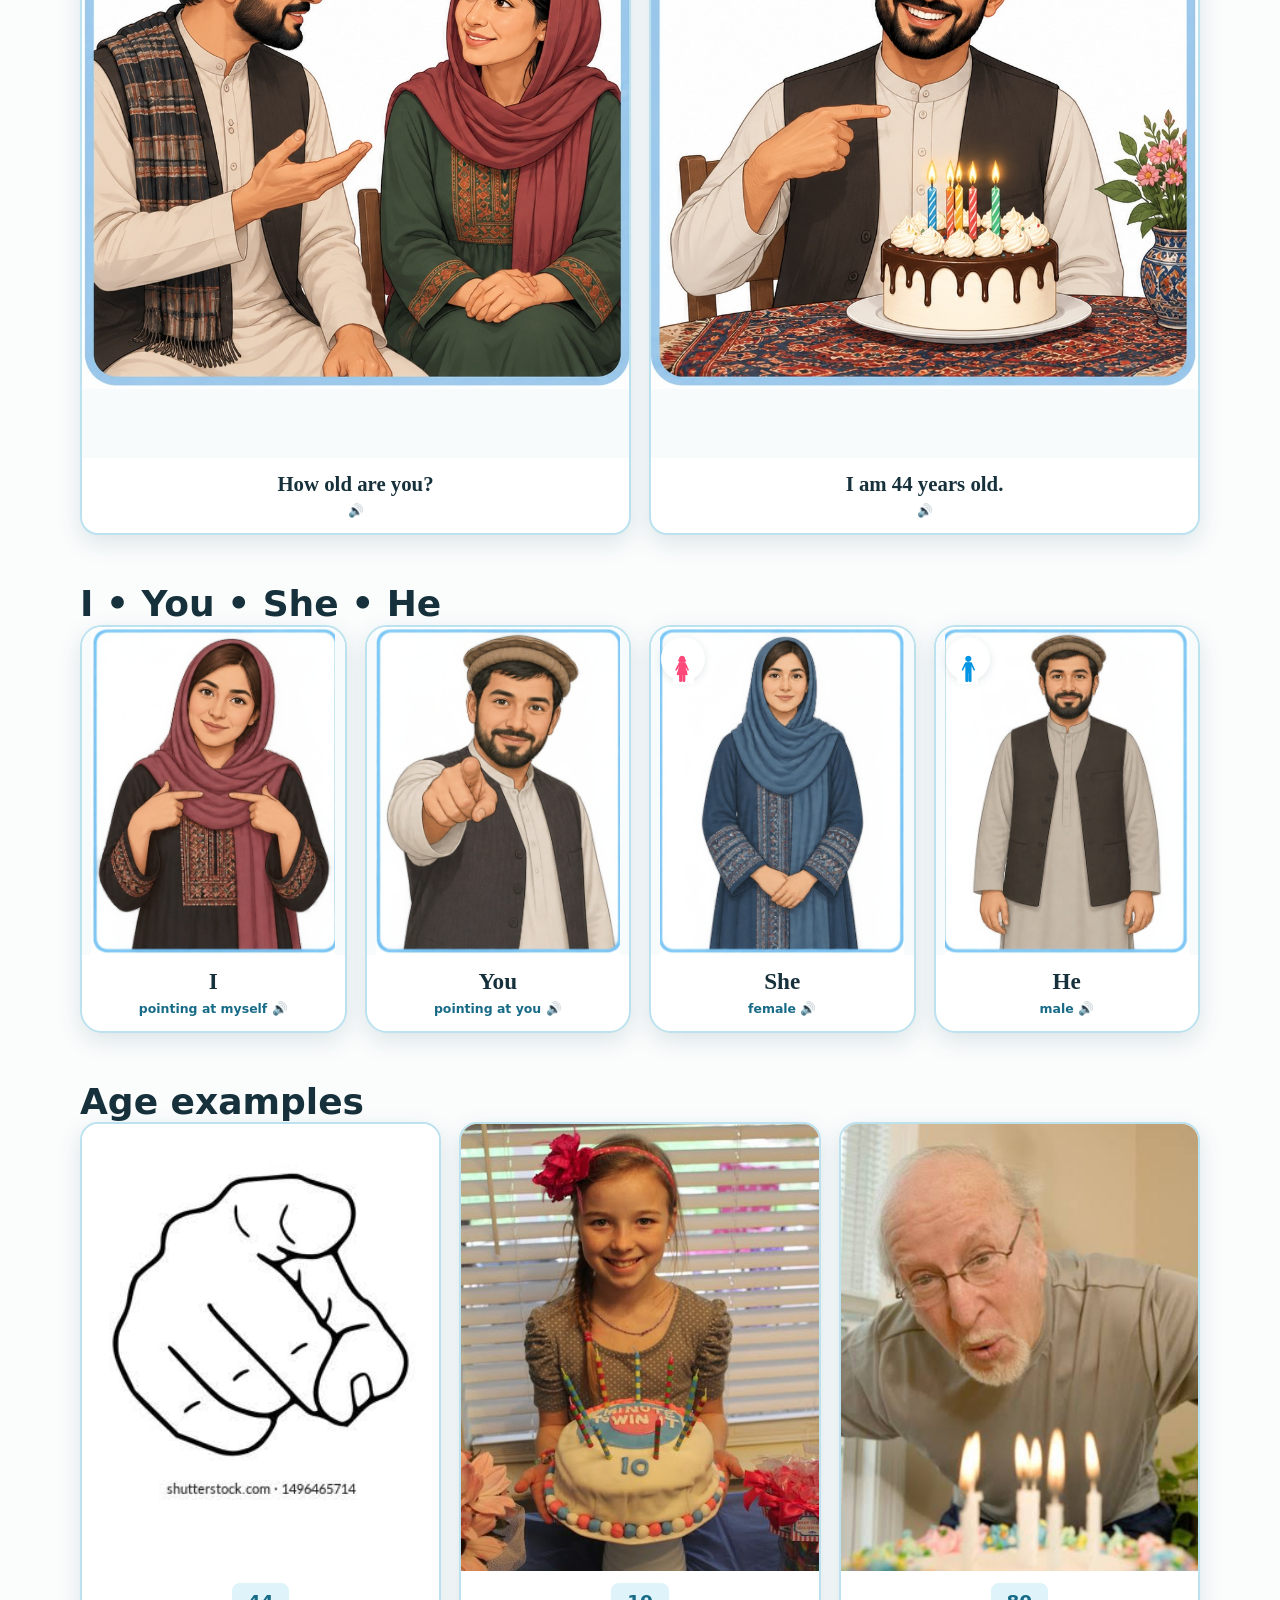
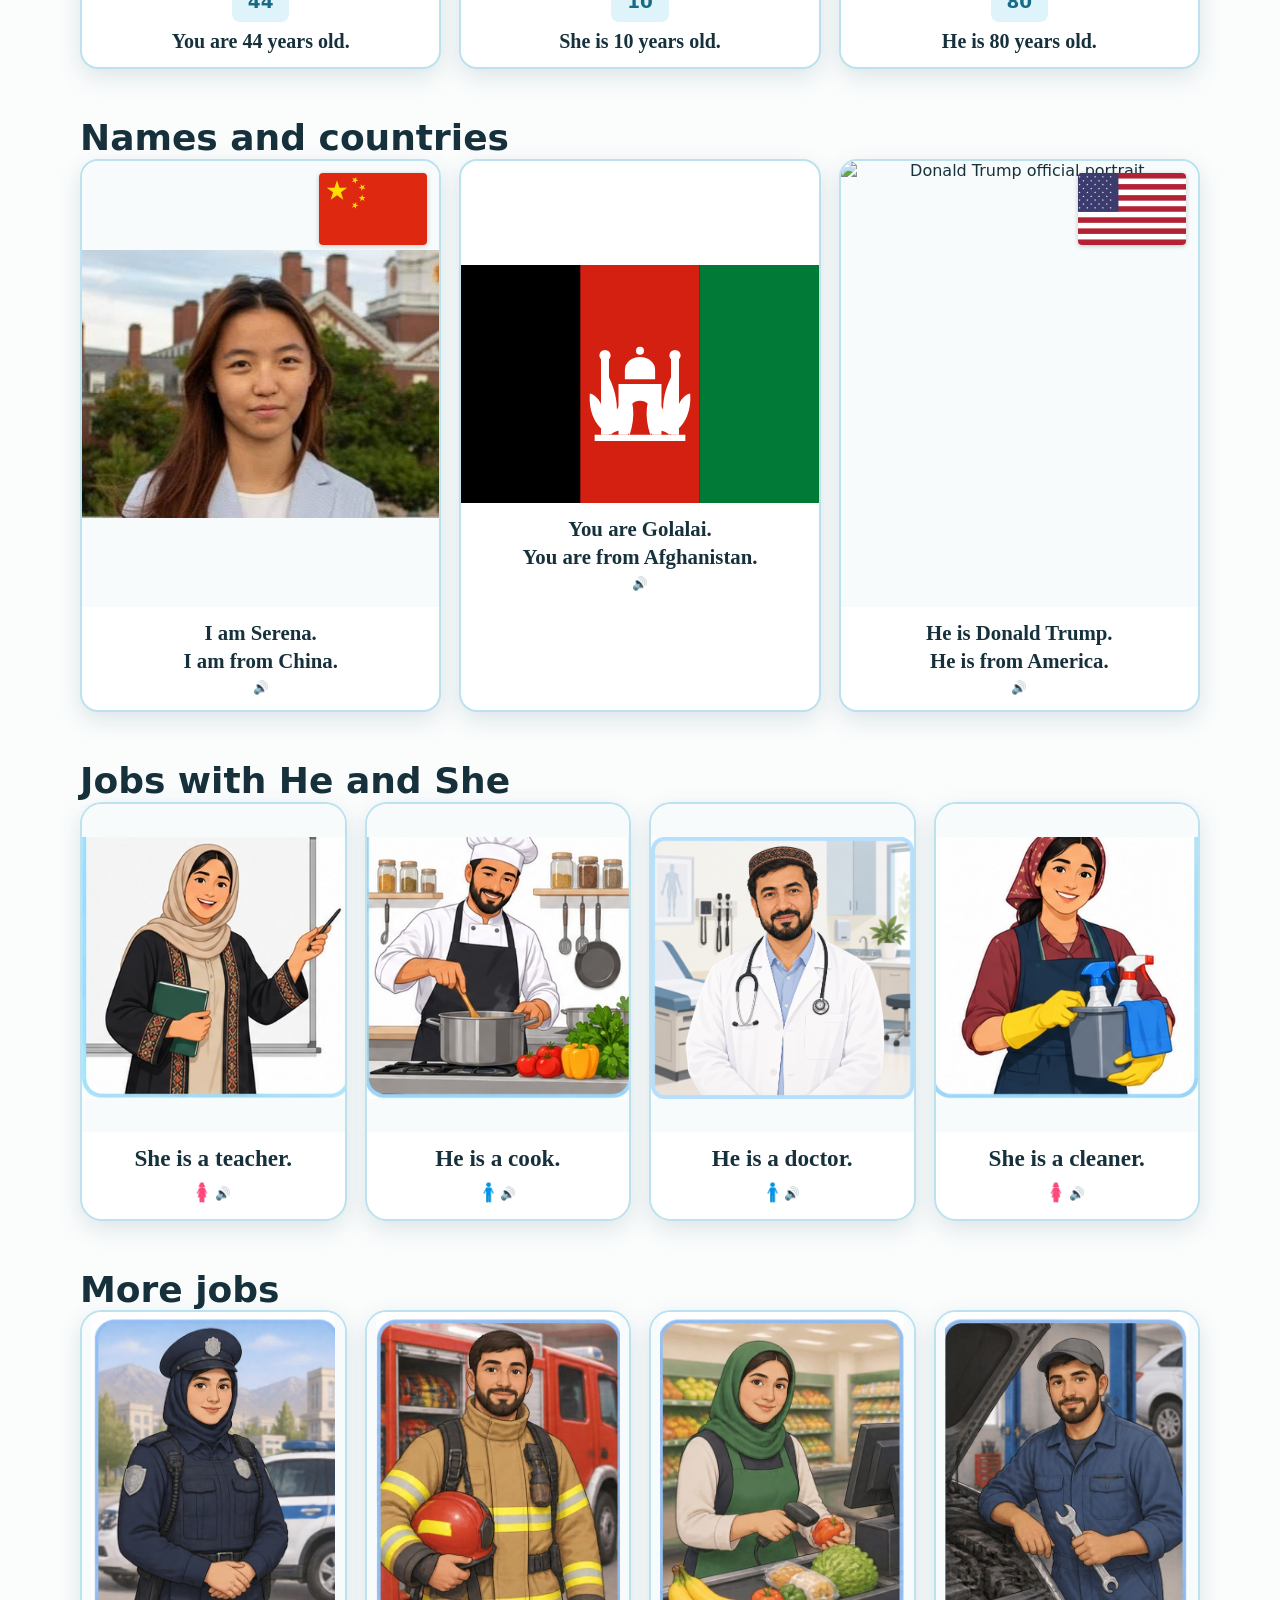
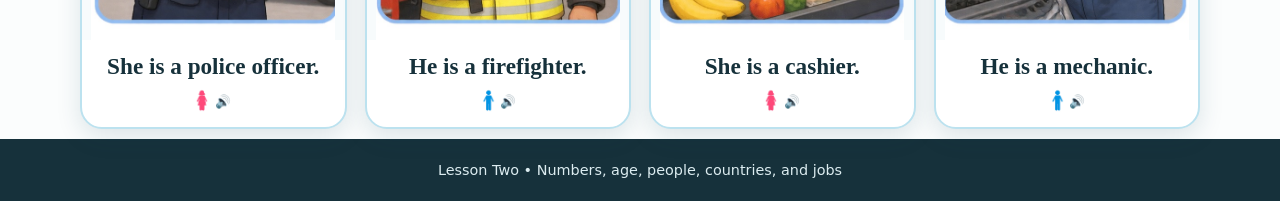
==== commit 31bd0f4c: "Fix audio file path for age response button" ====
--- a/lesson2.html
+++ b/lesson2.html
@@ -51,7 +51,7 @@
     </section>
     <section aria-labelledby="age-title">
       <h2 id="age-title">Age</h2>
-      <div class="age-intro"><button class="age-card" data-phrase="How old are you?" data-audio="audio/how-old-are-you.m4a"><img src="images/ask-age.jpg" alt="Two adults talking"><strong>How old are you?</strong><small>🔊</small></button><button class="age-card" data-phrase="I am forty-four years old." data-audio="I-am-forty-four.m4a"><img src="images/answer-age.jpg" alt="A person beside a birthday cake"><strong>I am 44 years old.</strong><small>🔊</small></button></div>
+      <div class="age-intro"><button class="age-card" data-phrase="How old are you?" data-audio="audio/how-old-are-you.m4a"><img src="images/ask-age.jpg" alt="Two adults talking"><strong>How old are you?</strong><small>🔊</small></button><button class="age-card" data-phrase="I am forty-four years old." data-audio="audio/I-am-forty-four.m4a"><img src="images/answer-age.jpg" alt="A person beside a birthday cake"><strong>I am 44 years old.</strong><small>🔊</small></button></div>
     </section>
     <section aria-labelledby="pronouns-title">
       <h2 id="pronouns-title">I • You • She • He</h2>
